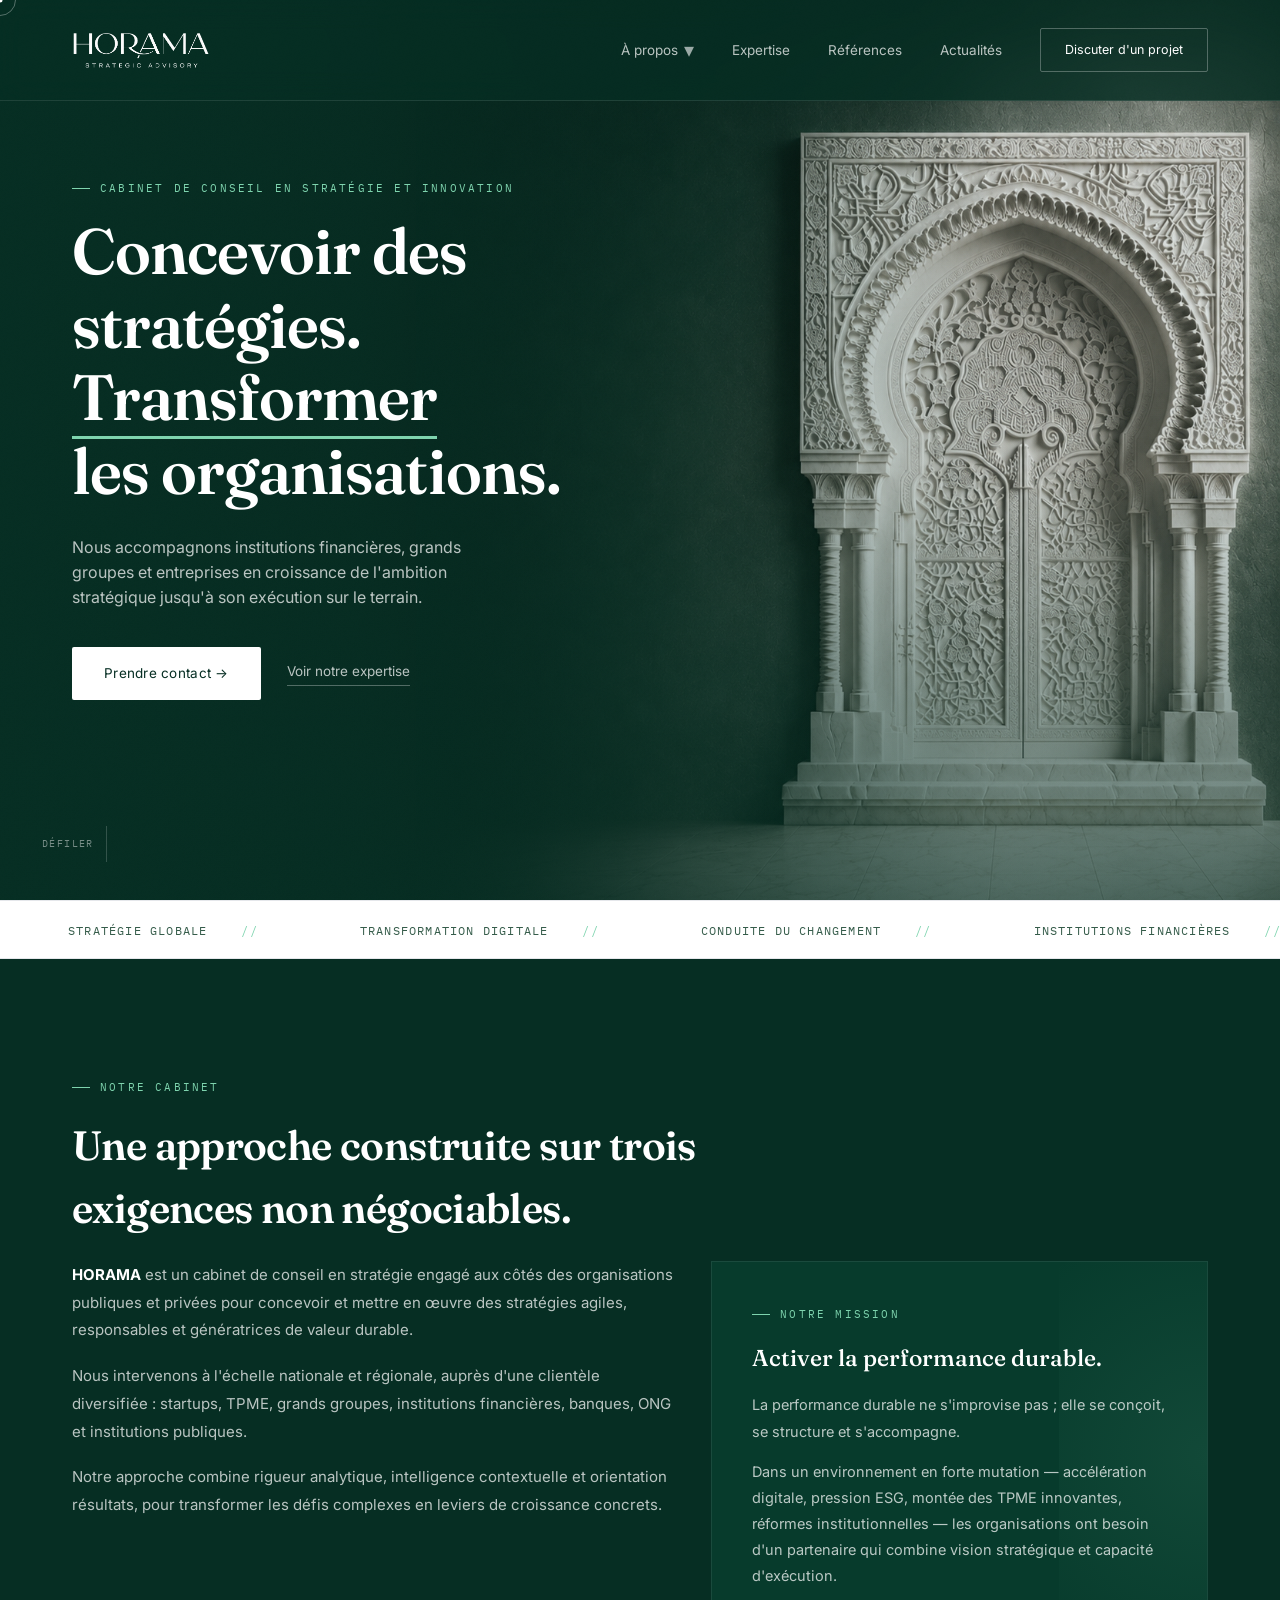
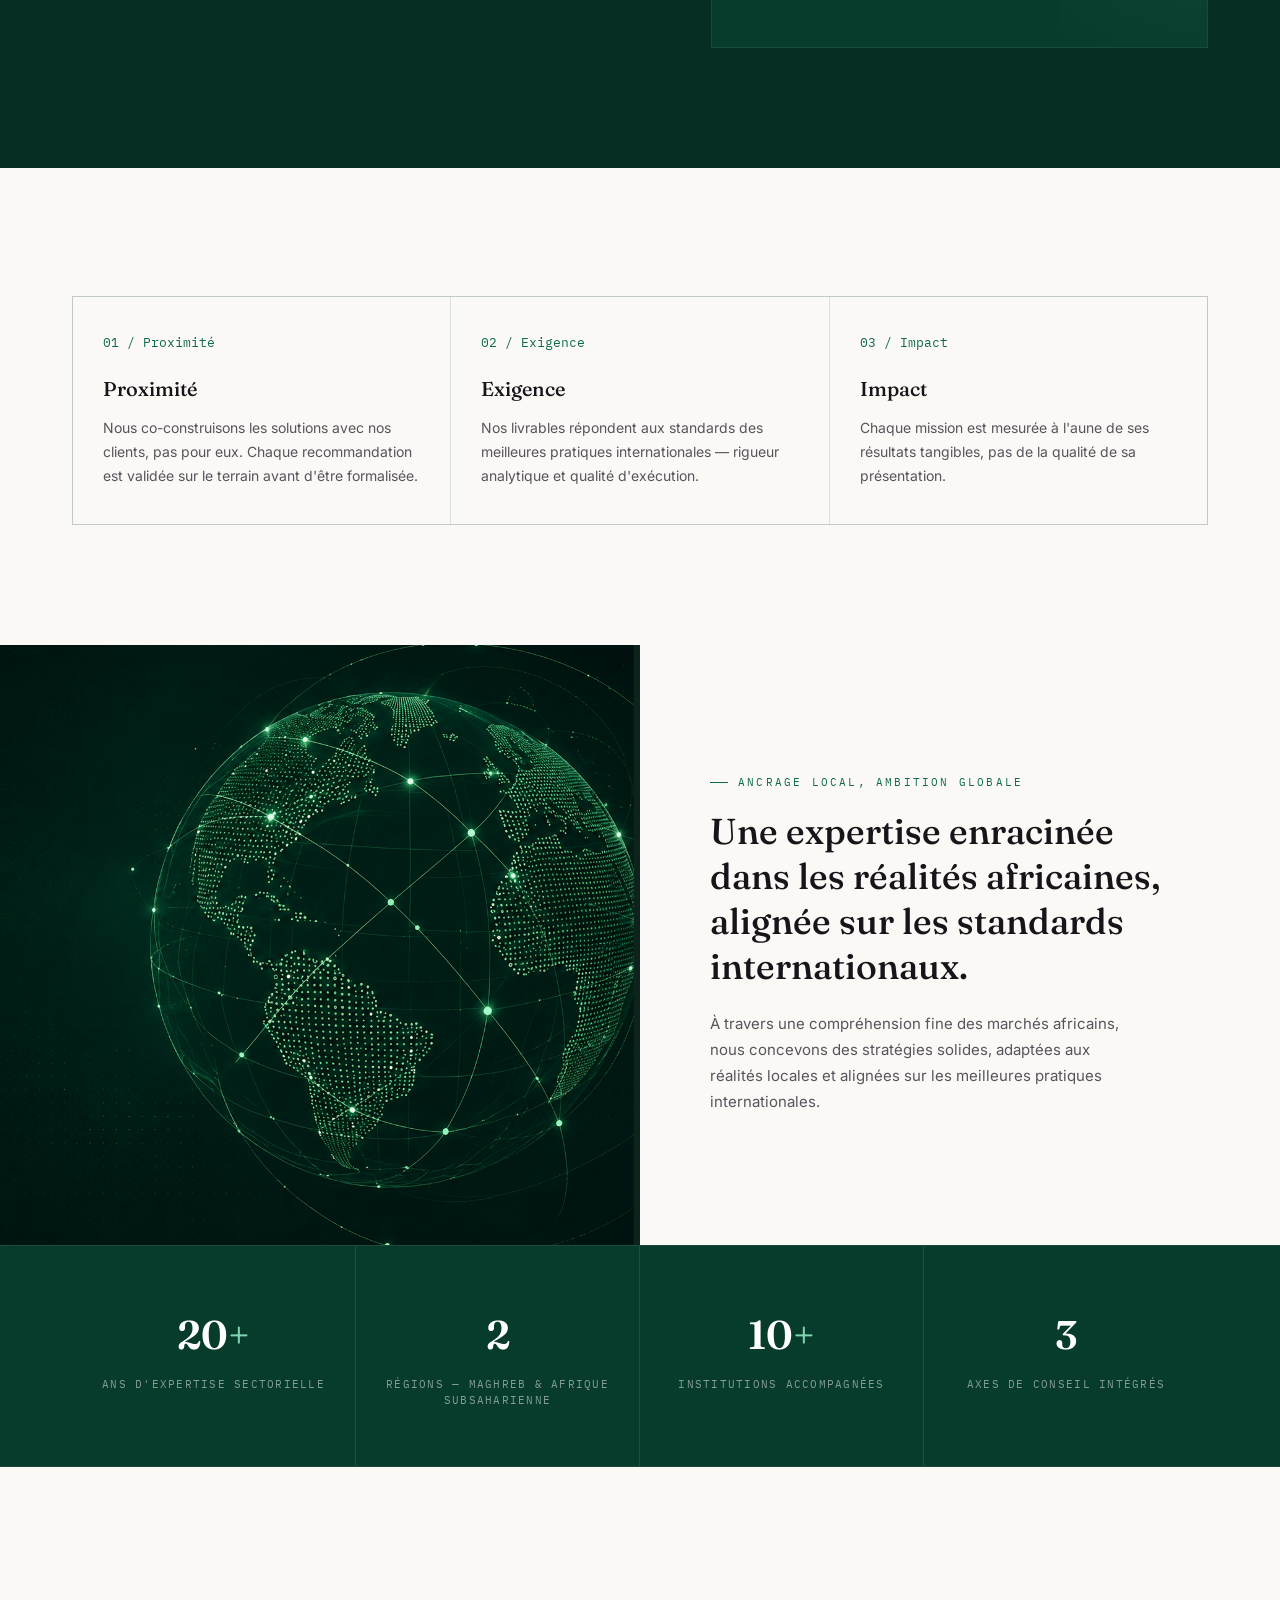
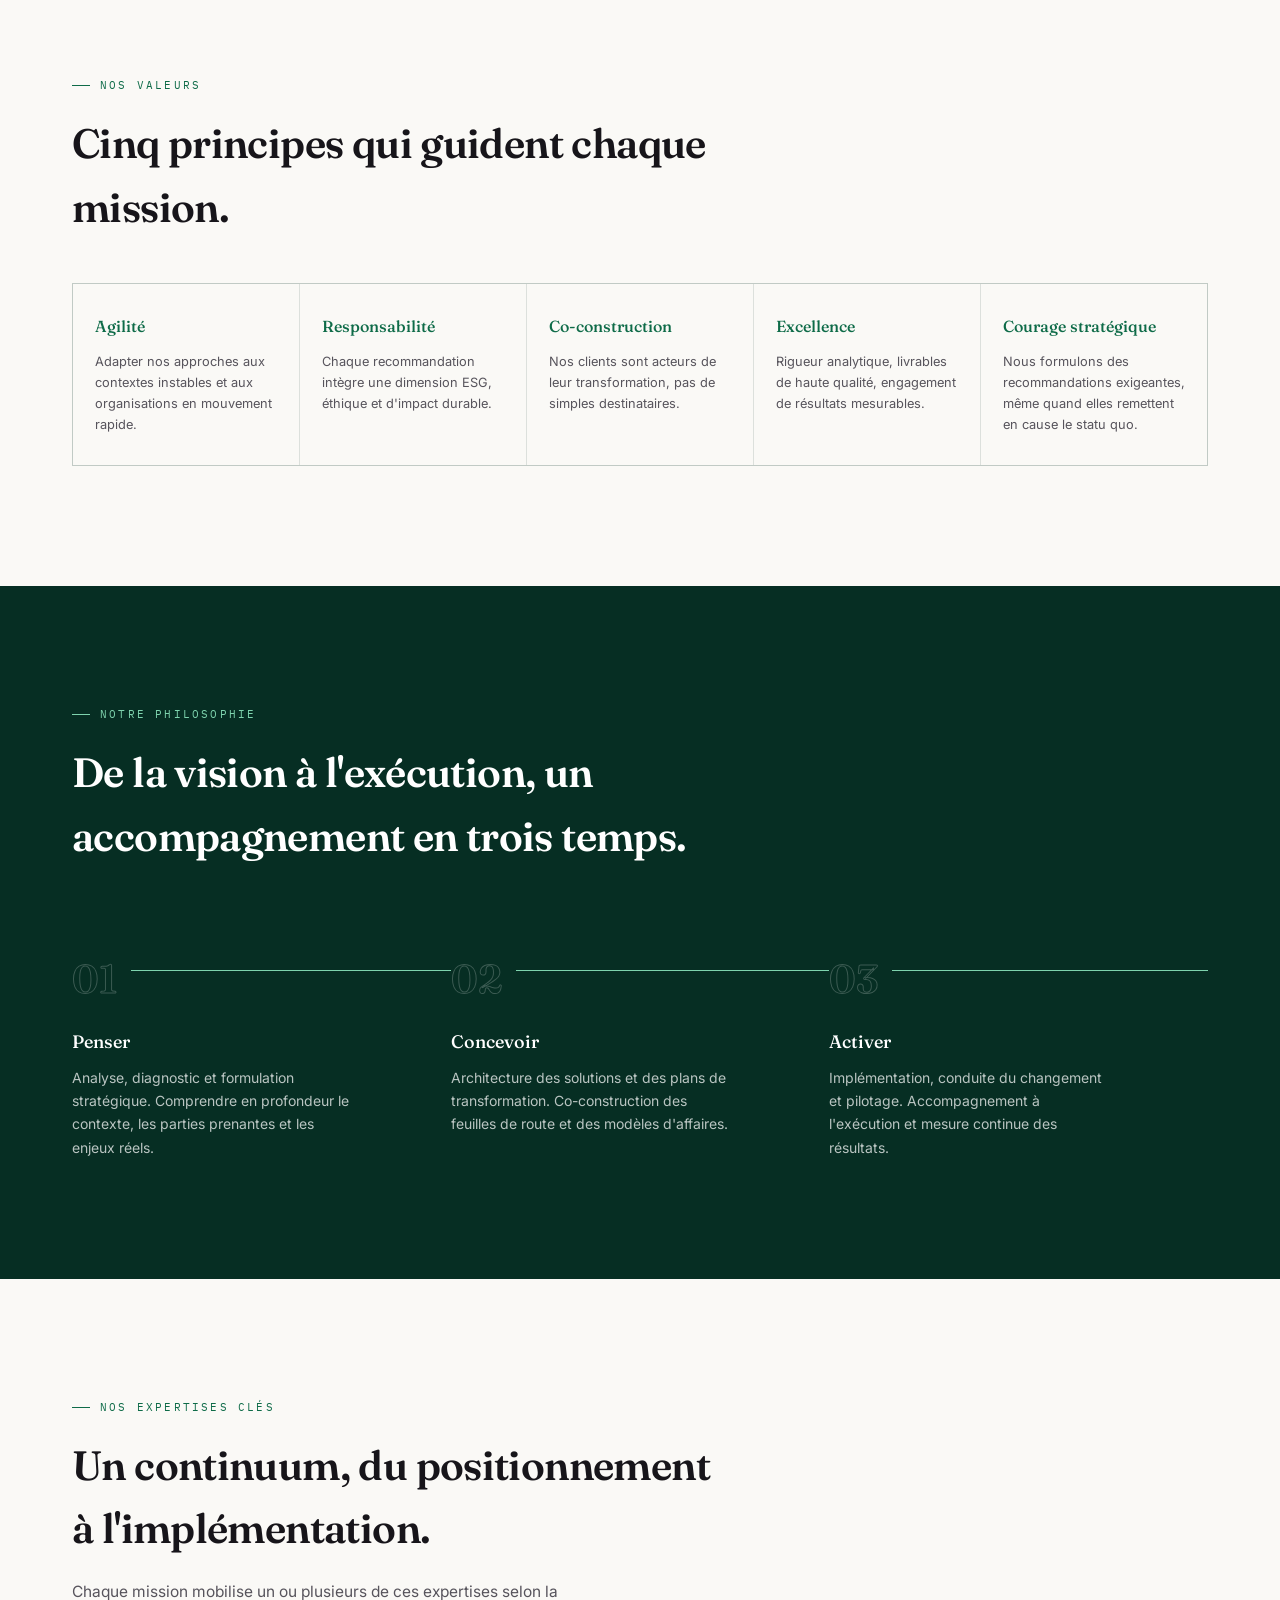
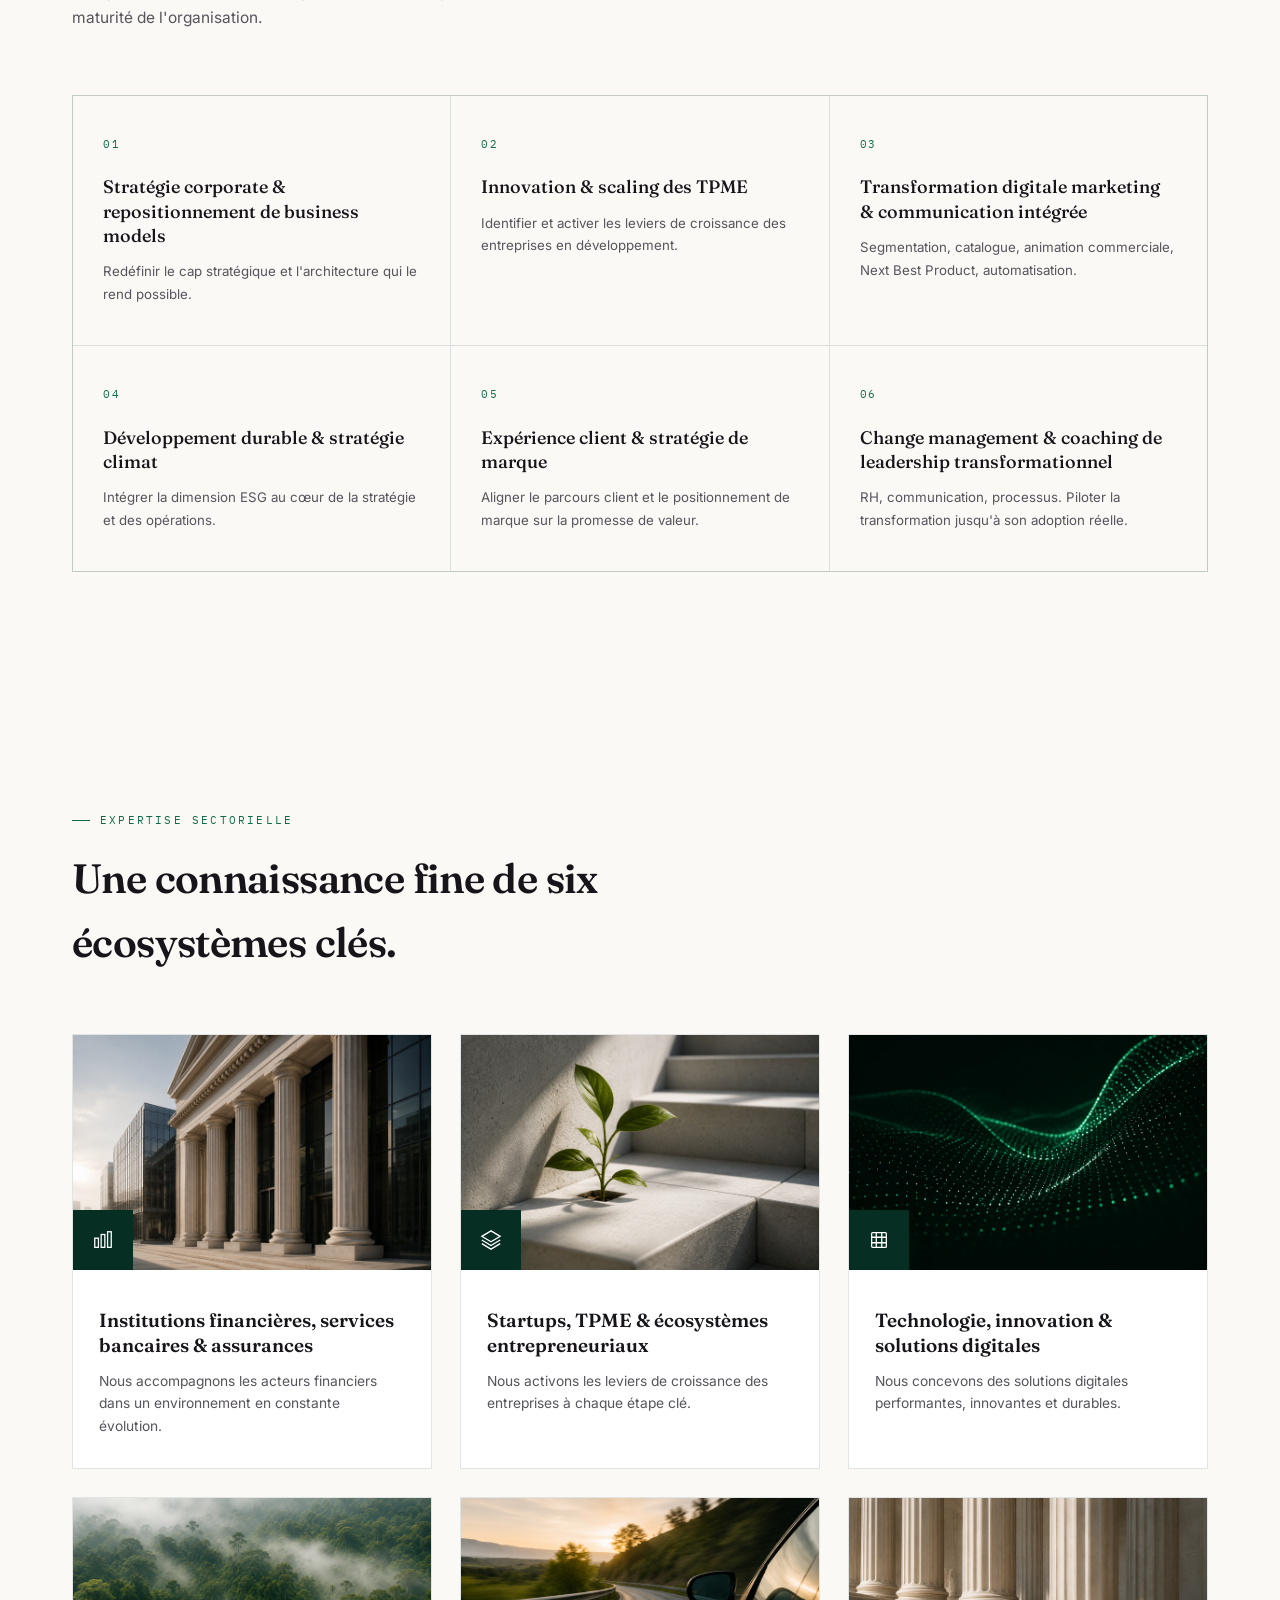
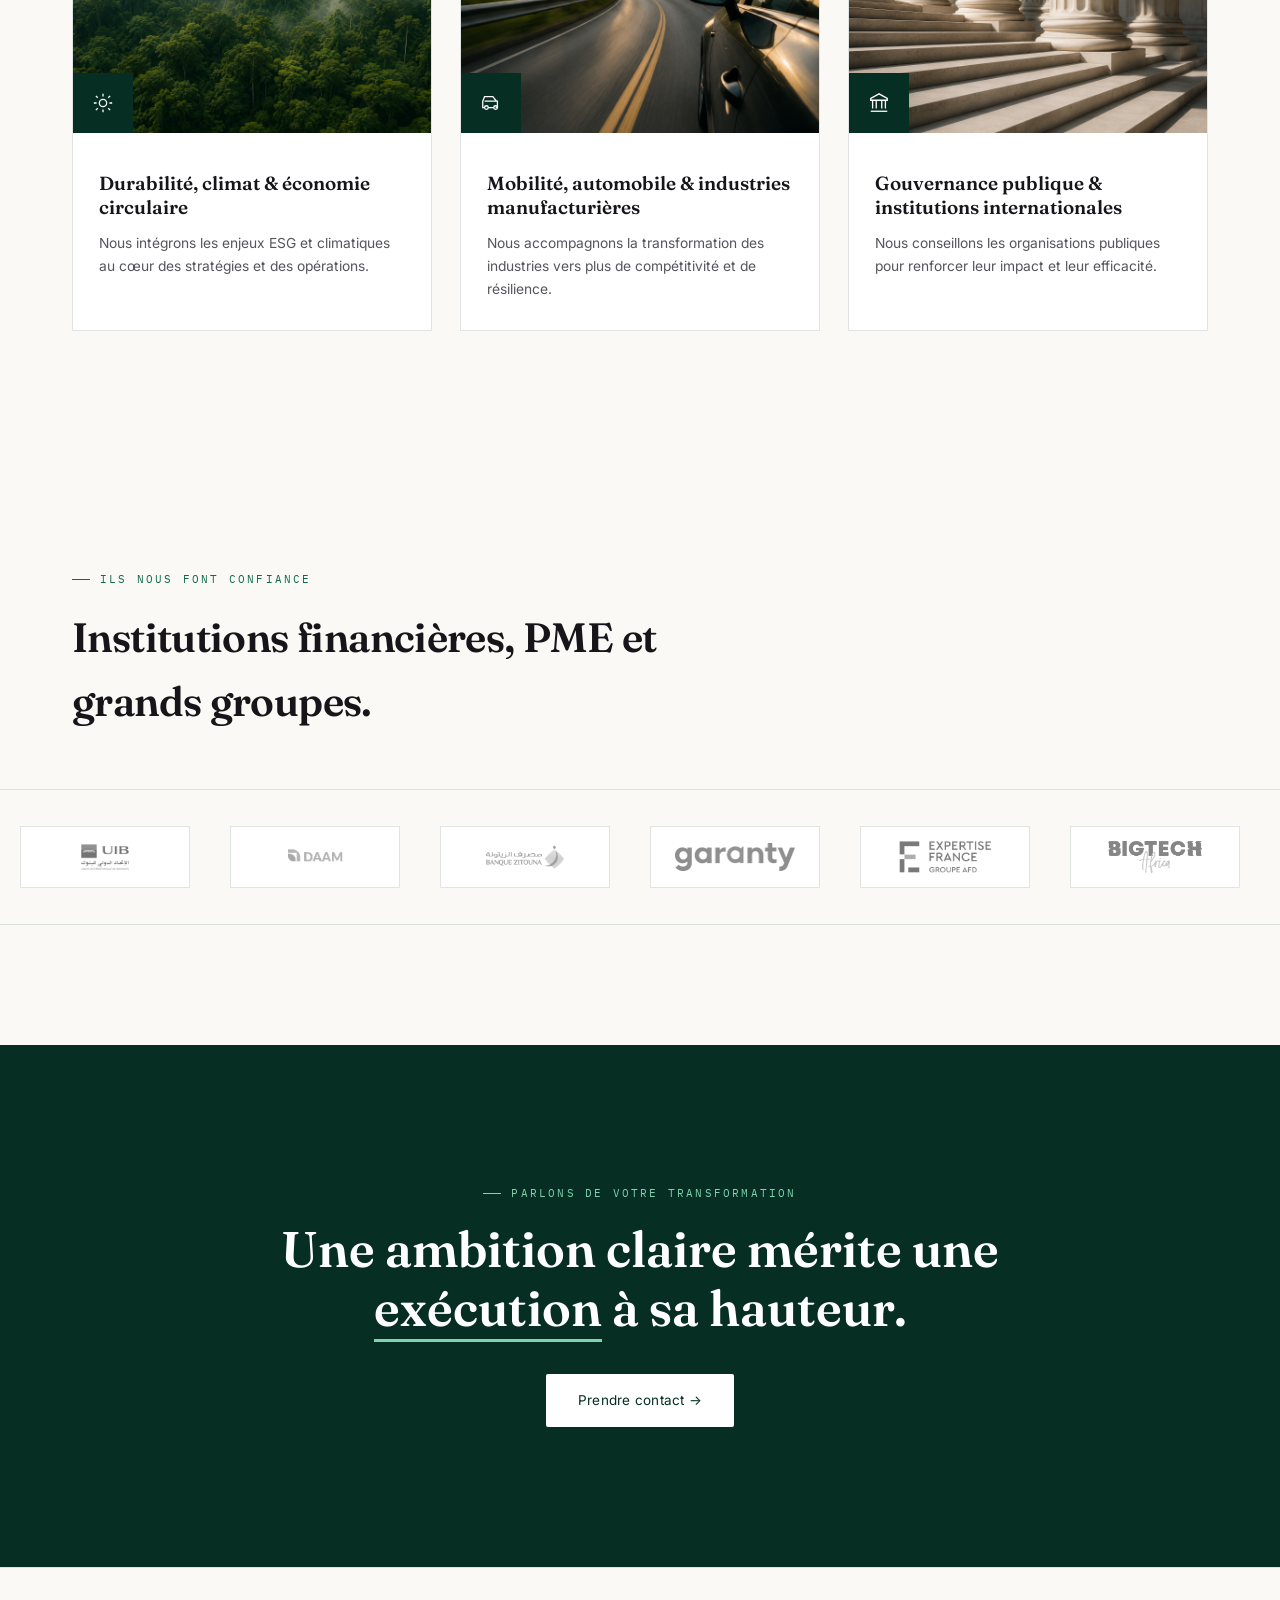
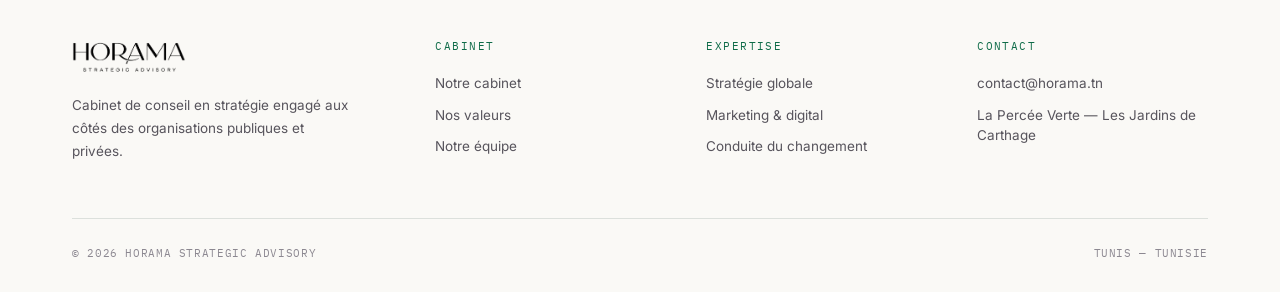
==== main/index.html @ 071b1112 "Initial commit" ====
<!DOCTYPE html>
<html lang="fr">
<head>
<meta charset="UTF-8">
<meta name="viewport" content="width=device-width, initial-scale=1.0">
<title>HORAMA — Strategic Advisory</title>
<link rel="preconnect" href="https://fonts.googleapis.com">
<link href="https://fonts.googleapis.com/css2?family=Fraunces:ital,opsz,wght@0,9..144,400;0,9..144,500;0,9..144,600;1,9..144,500&family=Inter:wght@300;400;500;600&family=IBM+Plex+Mono:wght@400;500&display=swap" rel="stylesheet">
<link rel="stylesheet" href="style.css">
</head>
<body>

<div class="bg-grid"></div>
<div id="mouse-glow"></div>
<div class="grain"></div>
<div id="cursor-ring"></div>
<div id="cursor-dot"></div>

<header id="site-header">
  <nav class="wrap">
    <a href="../main/index.html" class="logo"><img src="../assets/images/logo.png" alt="HORAMA Strategic Advisory"></a>
    <div class="navlinks" id="navlinks">

      <div class="nav-dropdown">
        <a href="../main/index.html#cabinet" class="nav-parent">
          À propos
          <span class="dropdown-arrow">▾</span>
        </a>

        <div class="dropdown-menu">
          <a href="../main/index.html#cabinet">Histoire de HORAMA</a>
          <a href="../main/index.html#valeurs">Nos valeurs</a>
          <a href="../main/index.html#philosophie">Notre philosophie</a>
          <a href="../main/index.html#ancrage">Ancrage local</a>
        </div>
      </div>

      <a href="../main/index.html#expertise">Expertise</a>
      <a href="../main/index.html#references">Références</a>
      <a href="../news/actualites.html" data-cursor>Actualités</a>
      <a href="../contact-page/contact-5.html" class="cta">Discuter d'un projet</a>

    </div>

    <button class="menu-toggle" id="menu-toggle" aria-label="Ouvrir le menu" aria-expanded="false" aria-controls="navlinks">
      <span></span><span></span><span></span>
    </button>
  </nav>
</header>
<div class="nav-backdrop" id="nav-backdrop"></div>

<section class="hero" id="hero">
  <div class="wrap hero-inner">
    <div class="eyebrow reveal">Cabinet de conseil en stratégie et innovation</div>
    <h1>
      <span class="line"><span>Concevoir des</span></span>
      <span class="line"><span>stratégies. <em>Transformer</em></span></span>
      <span class="line"><span>les organisations.</span></span>
    </h1>
    <p class="lead">Nous accompagnons institutions financières, grands groupes et entreprises en croissance de l'ambition stratégique jusqu'à son exécution sur le terrain.</p>
    <div class="hero-actions">
      <a href="../contact-page/contact.html" class="btn-primary" data-cursor>
        <span>Prendre contact →</span>
      </a>
    
      <a href="../main/index.html#expertise" class="btn-ghost" data-cursor>
        Voir notre expertise
      </a>
    </div>
  </div>
  <div class="scroll-cue"><span>Défiler</span><div class="bar"></div></div>
</section>

<div class="ticker-strip">
  <div class="ticker-track">
    <span><span>Stratégie globale</span><span>Transformation digitale</span><span>Conduite du changement</span><span>Institutions financières</span><span>Maghreb &amp; Afrique subsaharienne</span></span>
    <span><span>Stratégie globale</span><span>Transformation digitale</span><span>Conduite du changement</span><span>Institutions financières</span><span>Maghreb &amp; Afrique subsaharienne</span></span>
  </div>
</div>

<section id="cabinet">
  <div class="wrap">
    <div class="eyebrow reveal">Notre cabinet</div>
    <h2 class="title reveal">Une approche construite sur trois exigences non négociables.</h2>

    <div class="cabinet-top">
      <div class="cabinet-copy reveal">
        <p><strong>HORAMA</strong> est un cabinet de conseil en stratégie engagé aux côtés des organisations publiques et privées pour concevoir et mettre en œuvre des stratégies agiles, responsables et génératrices de valeur durable.</p>
        <p>Nous intervenons à l'échelle nationale et régionale, auprès d'une clientèle diversifiée : startups, TPME, grands groupes, institutions financières, banques, ONG et institutions publiques.</p>
        <p>Notre approche combine rigueur analytique, intelligence contextuelle et orientation résultats, pour transformer les défis complexes en leviers de croissance concrets.</p>
      </div>
      <div class="mission-box reveal">
        <div class="eyebrow">Notre mission</div>
        <h3>Activer la performance durable.</h3>
        <p>La performance durable ne s'improvise pas ; elle se conçoit, se structure et s'accompagne.</p>
        <p>Dans un environnement en forte mutation — accélération digitale, pression ESG, montée des TPME innovantes, réformes institutionnelles — les organisations ont besoin d'un partenaire qui combine vision stratégique et capacité d'exécution.</p>
      </div>
    </div>
  </div>
</section>

<section class="section-light">
  <div class="wrap">
    <div class="traits reveal-stagger">
      <div class="trait" data-cursor>
        <span class="num">01 / Proximité</span>
        <h3>Proximité</h3>
        <p>Nous co-construisons les solutions avec nos clients, pas pour eux. Chaque recommandation est validée sur le terrain avant d'être formalisée.</p>
      </div>
      <div class="trait" data-cursor>
        <span class="num">02 / Exigence</span>
        <h3>Exigence</h3>
        <p>Nos livrables répondent aux standards des meilleures pratiques internationales — rigueur analytique et qualité d'exécution.</p>
      </div>
      <div class="trait" data-cursor>
        <span class="num">03 / Impact</span>
        <h3>Impact</h3>
        <p>Chaque mission est mesurée à l'aune de ses résultats tangibles, pas de la qualité de sa présentation.</p>
      </div>
    </div>
  </section>
  <section class="arch-showcase section-light" id="ancrage">
    <div class="arch-grid">
  
      <div class="arch-visual map-visual">
        <img src="../assets/images/globe.png" alt="Carte de l'Afrique">
      </div>
  
      <div class="arch-copy">
        <div class="eyebrow reveal">Ancrage local, ambition globale</div>
  
        <h2>
          Une expertise enracinée dans les réalités africaines,
          alignée sur les standards internationaux.
        </h2>
  
        <p>
          À travers une compréhension fine des marchés africains, nous concevons des stratégies solides, adaptées aux réalités locales et alignées sur les meilleures pratiques internationales.
        </p>
      </div>
  
    </div>
  </section>
  
  <div class="stats-wrap">
    <div class="wrap stats">
      <div class="stat"><div class="n" data-count="20"><span class="val">0</span><span class="suffix">+</span></div><div class="l">Ans d'expertise sectorielle</div></div>
      <div class="stat"><div class="n" data-count="2"><span class="val">0</span></div><div class="l">Régions — Maghreb &amp; Afrique subsaharienne</div></div>
      <div class="stat"><div class="n" data-count="10"><span class="val">0</span><span class="suffix">+</span></div><div class="l">Institutions accompagnées</div></div>
      <div class="stat"><div class="n" data-count="3"><span class="val">0</span></div><div class="l">Axes de conseil intégrés</div></div>
    </div>
  </div>

<section class="section-light" id="valeurs">
  <div class="wrap">
    <div class="values-heading">
      <div class="eyebrow reveal">Nos valeurs</div>
      <h2 class="title reveal">Cinq principes qui guident chaque mission.</h2>
    </div>
    <div class="values-grid reveal-stagger">
      <div class="value-card" data-cursor><h4>Agilité</h4><p>Adapter nos approches aux contextes instables et aux organisations en mouvement rapide.</p></div>
      <div class="value-card" data-cursor><h4>Responsabilité</h4><p>Chaque recommandation intègre une dimension ESG, éthique et d'impact durable.</p></div>
      <div class="value-card" data-cursor><h4>Co-construction</h4><p>Nos clients sont acteurs de leur transformation, pas de simples destinataires.</p></div>
      <div class="value-card" data-cursor><h4>Excellence</h4><p>Rigueur analytique, livrables de haute qualité, engagement de résultats mesurables.</p></div>
      <div class="value-card" data-cursor><h4>Courage stratégique</h4><p>Nous formulons des recommandations exigeantes, même quand elles remettent en cause le statu quo.</p></div>
    </div>
  </div>
</section>

<section id="philosophie">
  <div class="wrap">
    <div class="eyebrow reveal">Notre philosophie</div>
    <h2 class="title reveal">De la vision à l'exécution, un accompagnement en trois temps.</h2>
    <div class="philo">
      <div class="philo-line"></div>
      <div class="philo-step reveal"><span class="roman">01</span><h4>Penser</h4><p>Analyse, diagnostic et formulation stratégique. Comprendre en profondeur le contexte, les parties prenantes et les enjeux réels.</p></div>
      <div class="philo-step reveal"><span class="roman">02</span><h4>Concevoir</h4><p>Architecture des solutions et des plans de transformation. Co-construction des feuilles de route et des modèles d'affaires.</p></div>
      <div class="philo-step reveal"><span class="roman">03</span><h4>Activer</h4><p>Implémentation, conduite du changement et pilotage. Accompagnement à l'exécution et mesure continue des résultats.</p></div>
    </div>
  </div>
</section>

<section id="expertise" class="section-light">
  <div class="wrap">
    <div class="eyebrow reveal">Nos expertises clés</div>
    <h2 class="title reveal">Un continuum, du positionnement à l'implémentation.</h2>
    <p class="subtitle reveal">Chaque mission mobilise un ou plusieurs de ces expertises selon la maturité de l'organisation.</p>
    <div class="expertise reveal-stagger">
      <div class="exp-card" data-cursor><span class="exp-index">01</span><h3>Stratégie corporate &amp; repositionnement de business models</h3><p>Redéfinir le cap stratégique et l'architecture qui le rend possible.</p></div>
      <div class="exp-card" data-cursor><span class="exp-index">02</span><h3>Innovation &amp; scaling des TPME</h3><p>Identifier et activer les leviers de croissance des entreprises en développement.</p></div>
      <div class="exp-card" data-cursor><span class="exp-index">03</span><h3>Transformation digitale marketing &amp; communication intégrée</h3><p>Segmentation, catalogue, animation commerciale, Next Best Product, automatisation.</p></div>
      <div class="exp-card" data-cursor><span class="exp-index">04</span><h3>Développement durable &amp; stratégie climat</h3><p>Intégrer la dimension ESG au cœur de la stratégie et des opérations.</p></div>
      <div class="exp-card" data-cursor><span class="exp-index">05</span><h3>Expérience client &amp; stratégie de marque</h3><p>Aligner le parcours client et le positionnement de marque sur la promesse de valeur.</p></div>
      <div class="exp-card" data-cursor><span class="exp-index">06</span><h3>Change management &amp; coaching de leadership transformationnel</h3><p>RH, communication, processus. Piloter la transformation jusqu'à son adoption réelle.</p></div>
    </div>
  </div>
</section>


<section class="section-light">
  <div class="wrap">
    <div class="eyebrow reveal">Expertise sectorielle</div>
    <h2 class="title reveal">Une connaissance fine de six écosystèmes clés.</h2>
    <div class="secteurs-grid reveal-stagger">
      <div class="secteur-card" data-cursor>
        <div class="secteur-photo">
          <img src="../assets/images/institutions.png" alt="Institutions financières">
          <div class="secteur-icon"><svg viewBox="0 0 24 24"><rect x="3" y="10" width="4" height="10"/><rect x="10" y="6" width="4" height="14"/><rect x="17" y="3" width="4" height="17"/></svg></div>
        </div>
        <div class="secteur-text">
          <h4>Institutions financières, services bancaires &amp; assurances</h4>
          <p>Nous accompagnons les acteurs financiers dans un environnement en constante évolution.</p>
        </div>
      </div>
      <div class="secteur-card" data-cursor>
        <div class="secteur-photo">
          <img src="../assets/images/startups.png" alt="Startups, TPME et écosystèmes entrepreneuriaux">
          <div class="secteur-icon"><svg viewBox="0 0 24 24"><path d="M12 2L2 8l10 6 10-6-10-6z"/><path d="M2 16l10 6 10-6"/><path d="M2 12l10 6 10-6"/></svg></div>
        </div>
        <div class="secteur-text">
          <h4>Startups, TPME &amp; écosystèmes entrepreneuriaux</h4>
          <p>Nous activons les leviers de croissance des entreprises à chaque étape clé.</p>
        </div>
      </div>
      <div class="secteur-card" data-cursor>
        <div class="secteur-photo">
          <img src="../assets/images/technologie.png" alt="Technologie, innovation et solutions digitales">
          <div class="secteur-icon"><svg viewBox="0 0 24 24"><rect x="4" y="4" width="16" height="16" rx="1"/><path d="M9 4v16M15 4v16M4 9h16M4 15h16"/></svg></div>
        </div>
        <div class="secteur-text">
          <h4>Technologie, innovation &amp; solutions digitales</h4>
          <p>Nous concevons des solutions digitales performantes, innovantes et durables.</p>
        </div>
      </div>
      <div class="secteur-card" data-cursor>
        <div class="secteur-photo">
          <img src="../assets/images/durabilite.png" alt="Durabilité, climat et économie circulaire">
          <div class="secteur-icon"><svg viewBox="0 0 24 24"><circle cx="12" cy="12" r="4"/><path d="M12 2v3M12 19v3M4.2 4.2l2.1 2.1M17.7 17.7l2.1 2.1M2 12h3M19 12h3M4.2 19.8l2.1-2.1M17.7 6.3l2.1-2.1"/></svg></div>
        </div>
        <div class="secteur-text">
          <h4>Durabilité, climat &amp; économie circulaire</h4>
          <p>Nous intégrons les enjeux ESG et climatiques au cœur des stratégies et des opérations.</p>
        </div>
      </div>
      <div class="secteur-card" data-cursor>
        <div class="secteur-photo">
          <img src="../assets/images/mobilite.png" alt="Mobilité, automobile et industries manufacturières">
          <div class="secteur-icon"><svg viewBox="0 0 24 24"><circle cx="7" cy="17" r="2"/><circle cx="17" cy="17" r="2"/><path d="M5 17H3V10l2-5h9l4 5h1v7h-2M9 17h6M5 10h13"/></svg></div>
        </div>
        <div class="secteur-text">
          <h4>Mobilité, automobile &amp; industries manufacturières</h4>
          <p>Nous accompagnons la transformation des industries vers plus de compétitivité et de résilience.</p>
        </div>
      </div>
      <div class="secteur-card" data-cursor>
        <div class="secteur-photo">
          <img src="../assets/images/gouvernance.png" alt="Gouvernance publique et institutions internationales">
          <div class="secteur-icon"><svg viewBox="0 0 24 24"><path d="M12 2L3 7v2h18V7l-9-5z"/><path d="M5 9v9M9 9v9M15 9v9M19 9v9"/><path d="M3 21h18"/></svg></div>
        </div>
        <div class="secteur-text">
          <h4>Gouvernance publique &amp; institutions internationales</h4>
          <p>Nous conseillons les organisations publiques pour renforcer leur impact et leur efficacité.</p>
        </div>
      </div>
    </div>
    </div>
  </div>
</section>

<section id="references" class="section-light">
  <div class="wrap">
    <div class="eyebrow reveal">Ils nous font confiance</div>
    <h2 class="title reveal">Institutions financières, PME et grands groupes.</h2>
  </div>
  <div class="refs-marquee">
    <div class="refs-track">
      <div class="refs-logo"><img src="../assets/images/logo-reference/UIB.png" alt="UIB"></div>
      <div class="refs-logo"><img src="../assets/images/logo-reference/DAAM.png" alt="DAAM"></div>
      <div class="refs-logo"><img src="../assets/images/logo-reference/Banque_Zitouna.png" alt="Banque Zitouna"></div>
      <div class="refs-logo"><img src="../assets/images/logo-reference/Garanty.png" alt="Garanty"></div>
      <div class="refs-logo"><img src="../assets/images/logo-reference/Expertise_France.png" alt="Expertise France"></div>
      <div class="refs-logo"><img src="../assets/images/logo-reference/BigTech_Africa.png" alt="BigTech Africa"></div>
      <div class="refs-logo"><img src="../assets/images/logo-reference/Nsija.png" alt="Nsija"></div>
      <div class="refs-logo"><img src="../assets/images/logo-reference/Konnect.png" alt="Konnect"></div>
      <div class="refs-logo"><img src="../assets/images/logo-reference/We_Pay.png" alt="WePay"></div>
      <!-- duplicated for seamless marquee loop -->
      <div class="refs-logo"><img src="../assets/images/logo-reference/UIB.png" alt="UIB"></div>
      <div class="refs-logo"><img src="../assets/images/logo-reference/DAAM.png" alt="DAAM"></div>
      <div class="refs-logo"><img src="../assets/images/logo-reference/Banque_Zitouna.png" alt="Banque Zitouna"></div>
      <div class="refs-logo"><img src="../assets/images/logo-reference/Garanty.png" alt="Garanty"></div>
      <div class="refs-logo"><img src="../assets/images/logo-reference/Expertise_France.png" alt="Expertise France"></div>
      <div class="refs-logo"><img src="../assets/images/logo-reference/BigTech_Africa.png" alt="BigTech Africa"></div>
      <div class="refs-logo"><img src="../assets/images/logo-reference/Nsija.png" alt="Nsija"></div>
      <div class="refs-logo"><img src="../assets/images/logo-reference/Konnect.png" alt="Konnect"></div>
      <div class="refs-logo"><img src="../assets/images/logo-reference/We_Pay.png" alt="WePay"></div>
    </div>
  </div>
</section>

<section class="cta-section">
  <div class="wrap">
    <div class="eyebrow reveal" style="justify-content:center;">Parlons de votre transformation</div>
    <h2 class="reveal">Une ambition claire mérite une <em>exécution</em> à sa hauteur.</h2>
    <a href="contact.html" class="btn-primary reveal" data-cursor><span>Prendre contact →</span></a>
  </div>
</section>

<footer id="contact" class="section-light">
  <div class="wrap">
    <div class="footer-grid">
      <div>
        <div class="logo"><img src="../assets/images/logo-dark.png" alt="HORAMA Strategic Advisory"></div>
        <p class="desc">Cabinet de conseil en stratégie engagé aux côtés des organisations publiques et privées.</p>
      </div>
      <div class="fcol"><h5>Cabinet</h5>
        <a href="#cabinet" data-cursor>Notre cabinet</a><a href="#valeurs" data-cursor>Nos valeurs</a><a href="../team-page/equipe-3.html" data-cursor>Notre équipe</a>
      </div>
      <div class="fcol"><h5>Expertise</h5>
        <a href="#expertise" data-cursor>Stratégie globale</a><a href="#expertise" data-cursor>Marketing &amp; digital</a><a href="#expertise" data-cursor>Conduite du changement</a>
      </div>
      <div class="fcol"><h5>Contact</h5>
        <p>contact@horama.tn</p><p>La Percée Verte — Les Jardins de Carthage</p>
      </div>
    </div>
    <div class="foot-bottom"><span>© 2026 HORAMA STRATEGIC ADVISORY</span><span>TUNIS — TUNISIE</span></div>
  </div>
</footer>

<script src="script.js"></script>
</body>
</html>
---- main/style.css ----
:root{
    /* ---- brand palette : deep emerald + premium cream ---- */
    --emerald:#062E23;
    --emerald-alt:#073B2C;
    --hero-green:#091712;
    --cream:#FAF9F6;
    --cream-alt:#F3F1EA;

    /* ---- contextual tokens : redefined inside .section-light ---- */
    --surface:var(--emerald);
    --panel:var(--emerald-alt);
    --ink:#FFFFFF;
    --dim:rgba(255,255,255,.72);
    --dimmer:rgba(255,255,255,.5);
    --eyebrow-color:#7ED4AE;
    --line:rgba(255,255,255,.12);
    --line-strong:rgba(255,255,255,.22);
    --hover-tint:rgba(255,255,255,.045);

    --serif:'Fraunces',serif; --sans:'Inter',sans-serif; --mono:'IBM Plex Mono',monospace;
  }
  *{margin:0;padding:0;box-sizing:border-box;}
  html{scroll-behavior:smooth;}
  ::selection{background:var(--eyebrow-color);color:#062E23;}
  body{background:var(--emerald);color:var(--dim);font-family:var(--sans);line-height:1.55;-webkit-font-smoothing:antialiased;overflow-x:hidden;cursor:none;}
  a{color:inherit;text-decoration:none;}
  .wrap{max-width:1220px;margin:0 auto;padding:0 42px;}
  @media(max-width:640px){body{cursor:auto;}}

  /* ---------------- section-light : the single toggle class ---------------- */
  .section-light{
    background:var(--cream);
    --surface:var(--cream);
    --panel:#FFFFFF;
    --ink:#17151A;
    --dim:#57545C;
    --dimmer:#8C8891;
    --eyebrow-color:#0E6B48;
    --line:rgba(6,46,35,.12);
    --line-strong:rgba(6,46,35,.20);
    --hover-tint:rgba(6,46,35,.035);
  }

  /* ---------------- background grid + glow (dark-tuned, subtle everywhere) ---------------- */
  .bg-grid{
    position:fixed;inset:0;z-index:0;pointer-events:none;
    background-image:
      linear-gradient(rgba(255,255,255,.05) 1px, transparent 1px),
      linear-gradient(90deg, rgba(255,255,255,.05) 1px, transparent 1px);
    background-size:56px 56px;
    mask-image:radial-gradient(ellipse 80% 60% at 50% 0%, black 40%, transparent 90%);
  }
  #mouse-glow{
    position:fixed;top:0;left:0;width:520px;height:520px;z-index:0;pointer-events:none;
    background:radial-gradient(circle, rgba(126,212,174,.22) 0%, transparent 70%);
    transform:translate(-50%,-50%);opacity:.4;filter:blur(10px);transition:opacity .3s ease;
  }
  .grain{position:fixed;inset:0;z-index:9990;pointer-events:none;opacity:.025;mix-blend-mode:overlay;
    background-image:url('data:image/svg+xml;utf8,<svg xmlns="http://www.w3.org/2000/svg" width="120" height="120"><filter id="n"><feTurbulence type="fractalNoise" baseFrequency="0.9" numOctaves="2" stitchTiles="stitch"/></filter><rect width="100%25" height="100%25" filter="url(%23n)"/></svg>');}

  #cursor-dot,#cursor-ring{position:fixed;top:0;left:0;pointer-events:none;z-index:9999;transform:translate(-50%,-50%);border-radius:50%;}
  #cursor-dot{width:5px;height:5px;background:#fff;}
  #cursor-ring{width:32px;height:32px;border:1px solid rgba(255,255,255,.32);transition:width .25s ease,height .25s ease,border-color .25s ease;}
  body.hovering #cursor-ring{width:52px;height:52px;border-color:#7ED4AE;}

  .reveal{opacity:0;transform:translateY(26px);transition:opacity .9s cubic-bezier(.2,.7,.2,1),transform .9s cubic-bezier(.2,.7,.2,1);}
  .reveal.in{opacity:1;transform:translateY(0);}
  .reveal-stagger > *{opacity:0;transform:translateY(22px);transition:opacity .8s ease,transform .8s ease;}
  .reveal-stagger.in > *{opacity:1;transform:translateY(0);}
  .reveal-stagger.in > *:nth-child(1){transition-delay:.05s;} .reveal-stagger.in > *:nth-child(2){transition-delay:.15s;}
  .reveal-stagger.in > *:nth-child(3){transition-delay:.25s;} .reveal-stagger.in > *:nth-child(4){transition-delay:.35s;}
  .reveal-stagger.in > *:nth-child(5){transition-delay:.45s;} .reveal-stagger.in > *:nth-child(6){transition-delay:.55s;}

  .eyebrow{font-family:var(--mono);font-size:11px;letter-spacing:.2em;text-transform:uppercase;color:var(--eyebrow-color);
    display:flex;align-items:center;gap:10px;margin-bottom:18px;}
  .eyebrow::before{content:"";width:18px;height:1px;background:var(--eyebrow-color);}

  /* ---------------- dropdown menu ---------------- */

.nav-dropdown {
  position: relative;
  display: flex;
  align-items: center;
}

.nav-parent {
  display: flex;
  align-items: center;
  gap: 6px;
}

.dropdown-arrow {
  font-size: 20px;
  color: rgba(255,255,255,.6);
  transition: transform .25s ease, color .25s ease;
}

.nav-dropdown:hover .dropdown-arrow {
  transform: rotate(180deg);
  color: #7ED4AE;
}

.nav-parent:hover {
  color: #fff;
}

.nav-parent::after {
  content: "";
  position: absolute;
  left: 0;
  bottom: 0;
  width: 0;
  height: 1px;
  background: #7ED4AE;
  transition: width .3s ease;
}

.nav-dropdown:hover .nav-parent::after {
  width: 100%;
}

.dropdown-menu {
  position: absolute;
  top: 34px;
  left: -22px;
  min-width: 230px;
  background: rgba(13, 35, 28, .96);
  border: 1px solid rgba(255,255,255,.12);
  backdrop-filter: blur(14px);
  padding: 12px 0;
  opacity: 0;
  visibility: hidden;
  transform: translateY(10px);
  transition: opacity .25s ease, transform .25s ease, visibility .25s ease;
  box-shadow: 0 18px 40px rgba(0,0,0,.25);
}

.nav-dropdown:hover .dropdown-menu {
  opacity: 1;
  visibility: visible;
  transform: translateY(0);
}

.dropdown-menu a {
  display: block;
  padding: 11px 22px;
  font-size: 13px;
  color: rgba(255,255,255,.72);
  white-space: nowrap;
  transition: background .25s ease, color .25s ease;
}

.dropdown-menu a:hover {
  background: rgba(126,212,174,.08);
  color: #fff;
}

  /* ---------------- nav ---------------- */
  header{position:fixed;top:0;left:0;right:0;z-index:100;background:rgba(6,46,35,.82);backdrop-filter:blur(14px);
    border-bottom:1px solid rgba(255,255,255,.1);transition:padding .3s ease;padding:6px 0;}
  nav.wrap{display:flex;align-items:center;justify-content:space-between;height:88px;position:relative;z-index:1;}
  .logo{display:flex;align-items:center;}
  .logo img{height:46px;width:auto;display:block;}
  .footer-grid .logo img{height:38px;}
  .navlinks{display:flex;gap:38px;align-items:center;}
  .navlinks a:not(.cta){font-size:13.5px;color:rgba(255,255,255,.72);position:relative;padding:4px 0;transition:color .25s ease;}
  .dropdown-menu a::after {
    display: none;
  }
  .navlinks a:not(.cta):hover{color:#fff;}
  .navlinks a:not(.cta)::after{content:"";position:absolute;left:0;bottom:0;width:0;height:1px;background:#7ED4AE;transition:width .3s ease;}
  .navlinks a:not(.cta):hover::after{width:100%;}
  .navlinks .cta{border:1px solid rgba(255,255,255,.28);padding:11px 24px;font-size:12.5px;color:#fff;transition:.3s ease;border-radius:2px;}
  .navlinks .cta:hover{border-color:#7ED4AE;background:rgba(126,212,174,.08);}

/* ---------------- hero avec porte en fond ---------------- */

.hero {
  min-height: 100vh;
  display: flex;
  align-items: center;
  position: relative;
  padding-top: 100px;
  overflow: hidden;

  background-color: var(--hero-green);
  background-image: url("../assets/images/porte.png");
  background-size: auto 120%; 
  background-position: right 0px bottom -150px;
  background-repeat: no-repeat;
}

/* voile fondu pour garder le texte lisible */
.hero::before {
  content: "";
  position: absolute;
  inset: 0;
  z-index: 1;
  pointer-events: none;
  background:
    linear-gradient(
      90deg,
      rgba(6, 46, 35, .98) 0%,
      rgba(6, 46, 35, .88) 28%,
      rgba(6, 46, 35, .42) 52%,
      rgba(6, 46, 35, .08) 78%
    ),
    linear-gradient(
      0deg,
      rgba(6, 46, 35, .65) 0%,
      rgba(6, 46, 35, .08) 48%,
      rgba(6, 46, 35, .04) 100%
    );
}

/* IMPORTANT : remet le texte à gauche */
.hero-inner {
  position: relative;
  z-index: 2;
  max-width: 1220px;
  width: 100%;
  margin: 0 auto;
  padding: 0 42px;
}

/* limite la largeur du texte */
.hero h1 {
  max-width: 570px;
}

.hero p.lead {
  max-width: 460px;
}

.scroll-cue {
  z-index: 2;
}

 /*  .hero{min-height:100vh;display:flex;align-items:center;position:relative;padding-top:100px;overflow:hidden;}
  .orbit-wrap{position:absolute;right:-8%;top:50%;transform:translateY(-50%);width:640px;height:640px;pointer-events:none;opacity:.9;}
  .orbit-wrap svg{width:100%;height:100%;}
  .orbit-ring{fill:none;stroke:rgba(255,255,255,.16);stroke-width:1;}
  .orbit-ring.accent{stroke:#7ED4AE;opacity:.6;filter:drop-shadow(0 0 6px rgba(126,212,174,.5));}
  .orbit-spin-slow{animation:spin 60s linear infinite;transform-origin:200px 200px;}
  .orbit-spin-rev{animation:spin 40s linear infinite reverse;transform-origin:200px 200px;}
  @keyframes spin{from{transform:rotate(0deg);}to{transform:rotate(360deg);}}
  .orbit-node{fill:#7ED4AE;filter:drop-shadow(0 0 8px rgba(126,212,174,.6));}
  .orbit-node.pulse{animation:nodepulse 2.6s ease-in-out infinite;}
  @keyframes nodepulse{0%,100%{opacity:.5;r:2.4;}50%{opacity:1;r:3.4;}}
 */
 .hero-inner {
  position: relative;
  z-index: 2;
  max-width: 1220px;
  width: 100%;
}
.hero h1{
  font-family:var(--serif);
  font-weight:600;
  font-size:clamp(40px,5vw,66px);
  line-height:1.12;
  letter-spacing:-.015em;
  color:#fff;
}

.hero h1 .line{
  display:block;
  overflow:hidden;
  padding-bottom:0.12em;
  margin-bottom:-0.08em;
}
  .hero h1 .line span{display:inline-block;transform:translateY(115%);transition:transform .9s cubic-bezier(.2,.8,.2,1);}
  .hero.loaded h1 .line span{transform:translateY(0);}
  .hero h1 .line:nth-child(1) span{transition-delay:.1s;} .hero h1 .line:nth-child(2) span{transition-delay:.22s;} .hero h1 .line:nth-child(3) span{transition-delay:.34s;}
  .hero h1 em{font-style:normal;color:#fff;border-bottom:3px solid #7ED4AE;}
  .hero p.lead{margin-top:26px;max-width:440px;font-size:16px;color:rgba(255,255,255,.72);
    opacity:0;transform:translateY(14px);transition:opacity .8s ease .55s,transform .8s ease .55s;}
  .hero.loaded p.lead{opacity:1;transform:translateY(0);}
  .hero-actions{margin-top:38px;display:flex;gap:26px;align-items:center;
    opacity:0;transform:translateY(14px);transition:opacity .8s ease .7s,transform .8s ease .7s;}
  .hero.loaded .hero-actions{opacity:1;transform:translateY(0);}

  .btn-primary{background:#fff;color:var(--emerald);padding:16px 32px;font-size:13.5px;letter-spacing:.02em;
    display:inline-flex;align-items:center;gap:10px;border-radius:2px;position:relative;overflow:hidden;
    box-shadow:0 0 0 rgba(0,0,0,0);transition:box-shadow .35s ease,transform .2s ease;}
  .btn-primary:hover{box-shadow:0 10px 28px rgba(0,0,0,.35);transform:translateY(-1px);}
  .btn-ghost{font-size:13.5px;color:rgba(255,255,255,.72);border-bottom:1px solid rgba(255,255,255,.3);padding-bottom:3px;transition:.25s ease;}
  .btn-ghost:hover{border-color:#7ED4AE;color:#fff;}

  .scroll-cue{position:absolute;bottom:38px;left:42px;display:flex;align-items:center;gap:12px;
    font-family:var(--mono);font-size:10px;letter-spacing:.14em;text-transform:uppercase;color:rgba(255,255,255,.45);}
  .scroll-cue .bar{width:1px;height:36px;background:rgba(255,255,255,.18);position:relative;overflow:hidden;}
  .scroll-cue .bar::after{content:"";position:absolute;top:-100%;left:0;width:100%;height:100%;background:#7ED4AE;animation:scrollcue 1.8s ease-in-out infinite;}
  @keyframes scrollcue{0%{top:-100%;}50%{top:0;}100%{top:100%;}}

  /* ---------------- ticker (dark) ---------------- */
  .ticker-strip{
    background: #ffffff; /* fond blanc */
    border-top:1px solid #e5e7eb;
    border-bottom:1px solid #e5e7eb;
    padding:16px 0;
    overflow:hidden;
    white-space:nowrap;
    position:relative;
    z-index:1;
}
  .ticker-track{display:inline-flex;animation:tickerScroll 32s linear infinite;}
  .ticker-track span{
    font-family: var(--mono);
    font-size:12px;
    letter-spacing:.1em;
    text-transform:uppercase;
    color:#355C4A; /* ou var(--ink) */
    padding:0 34px;
    display:inline-flex;
    align-items:center;
    gap:34px;
}
  .ticker-track span::after{content:"//";color:#7ED4AE;}
  @keyframes tickerScroll{from{transform:translateX(0);}to{transform:translateX(-50%);}}

  section{padding:120px 0;position:relative;z-index:1;background:var(--surface);}
  h2.title{font-family:var(--serif);font-weight:600;font-size:clamp(28px,3.2vw,42px);letter-spacing:-.015em;max-width:660px;color:var(--ink);}
  p.subtitle{margin-top:18px;max-width:520px;color:var(--dim);font-size:15.5px;line-height:1.7;}

  /* ---------------- cabinet / mission (dark) ---------------- */
  .cabinet-top{display:grid;grid-template-columns:1.1fr .9fr;gap:32px;align-items:stretch;margin-top:20px;}
  .cabinet-copy p{font-size:15px;color:var(--dim);line-height:1.85;margin-bottom:18px;}
  .cabinet-copy p:last-child{margin-bottom:0;}
  .cabinet-copy strong{color:var(--ink);}
  .mission-box{background:var(--panel);border:1px solid rgba(255,255,255,.08);padding:44px 40px;display:flex;flex-direction:column;justify-content:center;position:relative;overflow:hidden;}
  .mission-box::before{content:"";position:absolute;top:-40%;right:-30%;width:60%;height:180%;background:radial-gradient(circle,rgba(126,212,174,.18),transparent 65%);opacity:.5;}
  .mission-box .eyebrow{position:relative;z-index:1;}
  .mission-box h3{font-family:var(--serif);font-weight:500;font-size:23px;margin-bottom:16px;position:relative;z-index:1;color:#fff;}
  .mission-box p{font-size:14.5px;color:rgba(255,255,255,.72);line-height:1.8;margin-bottom:14px;position:relative;z-index:1;}
  @media(max-width:860px){.cabinet-top{grid-template-columns:1fr;}}

  /* ---------------- traits / values (light) ---------------- */
  .traits{margin-top:8px;display:grid;grid-template-columns:repeat(3,1fr);gap:1px;background:var(--line);border:1px solid var(--line);}
  .trait{background:var(--surface);padding:36px 30px;transition:.3s ease;}
  .trait:hover{background:var(--hover-tint);}
  .trait .num{font-family:var(--mono);font-size:13px;color:var(--eyebrow-color);display:block;margin-bottom:20px;}
  .trait h3{font-family:var(--serif);font-weight:500;font-size:20px;margin-bottom:12px;color:var(--ink);}
  .trait p{color:var(--dim);font-size:14px;line-height:1.7;}

  .values-heading{margin-top:90px;}
  .values-grid{margin-top:44px;display:grid;grid-template-columns:repeat(5,1fr);gap:1px;background:var(--line);border:1px solid var(--line);}
  .value-card{background:var(--surface);padding:30px 22px;transition:.3s ease;}
  .value-card:hover{background:var(--hover-tint);}
  .value-card h4{font-family:var(--serif);font-weight:500;font-size:16px;margin-bottom:12px;color:var(--eyebrow-color);}
  .value-card p{font-size:12.8px;color:var(--dim);line-height:1.65;}
  @media(max-width:860px){.values-grid{grid-template-columns:repeat(2,1fr);}}
  @media(max-width:520px){.values-grid{grid-template-columns:1fr;}}

  /* ---------------- philosophy (dark) ---------------- */
  .philo{margin-top:80px;display:grid;grid-template-columns:repeat(3,1fr);position:relative;}
  .philo-line{position:absolute;top:22px;left:0;right:0;height:1px;background:var(--line);overflow:hidden;}
  .philo-line::after{content:"";position:absolute;inset:0;background:#7ED4AE;transform:scaleX(0);transform-origin:left;transition:transform 1.4s cubic-bezier(.2,.7,.2,1);}
  .philo.in .philo-line::after{transform:scaleX(1);}
  .philo-step{padding-right:36px;}
  .philo-step .roman{font-family:var(--serif);font-weight:600;font-size:40px;color:var(--surface);-webkit-text-stroke:1px var(--line-strong);position:relative;z-index:2;background:var(--surface);display:inline-block;padding-right:14px;}
  .philo-step h4{font-family:var(--serif);font-size:18px;font-weight:500;margin:18px 0 10px;color:var(--ink);}
  .philo-step p{font-size:14px;color:var(--dim);line-height:1.65;max-width:280px;}

  /* ---------------- expertise (light) ---------------- */
  .expertise{margin-top:64px;display:grid;grid-template-columns:repeat(3,1fr);gap:1px;background:var(--line);border:1px solid var(--line);}
  .exp-card{background:var(--surface);padding:40px 30px;transition:background .3s ease;}
  .exp-card:hover{background:var(--hover-tint);}
  .exp-index{font-family:var(--mono);font-size:11px;letter-spacing:.14em;color:var(--eyebrow-color);display:block;margin-bottom:22px;}
  .exp-card h3{font-family:var(--serif);font-weight:500;font-size:18px;line-height:1.35;margin-bottom:12px;color:var(--ink);}
  .exp-card p{font-size:13.3px;color:var(--dim);line-height:1.7;}

  /* ---------------- secteurs (light) ---------------- */
  .secteurs-grid{margin-top:60px;display:grid;grid-template-columns:repeat(3,1fr);gap:28px;}
  .secteur-card{background:var(--panel);border:1px solid var(--line);overflow:visible;transition:.3s ease;}
  .secteur-card:hover{transform:translateY(-3px);box-shadow:0 16px 32px rgba(6,46,35,.1);}
  .secteur-photo{position:relative;aspect-ratio:16/10.5;overflow:hidden;background:var(--emerald);}
  .secteur-photo img{width:100%;height:100%;object-fit:cover;display:block;transition:transform .5s ease;}
  .secteur-card:hover .secteur-photo img{transform:scale(1.04);}
  .secteur-icon{
    position:absolute;
    left: 0px;
    bottom:0px;

    width:60px;
    height:60px;

    background:var(--emerald);

    display:flex;
    align-items:center;
    justify-content:center;

    z-index:5;

    box-shadow:0 10px 25px rgba(6,46,35,.18);
}
  .secteur-icon svg{width:22px;height:22px;stroke:#fff;fill:none;stroke-width:1.4;margin:0;}
  .secteur-text{padding:38px 26px 30px;}
  .secteur-card h4{font-family:var(--serif);font-weight:600;font-size:19px;line-height:1.3;color:#17151A;margin-bottom:12px;}
  .secteur-card p{font-size:13.8px;line-height:1.65;color:#57545C;}
  @media(max-width:860px){.secteurs-grid{grid-template-columns:1fr 1fr;}}
  @media(max-width:520px){.secteurs-grid{grid-template-columns:1fr;}}

  /* ---------------- arch showcase (light section, dark photo) ---------------- */
  .arch-showcase{padding:0;}
  .arch-grid{display:grid;grid-template-columns:1fr 1fr;min-height:600px;}
  .arch-visual {
    position: relative;
    overflow: hidden;
    background: #0D231C;
  }
  
  .arch-visual img {
    position: absolute;
    inset: 0;
    width: 100%;
    height: 100%;
    object-fit: cover;
    object-position: 100% center;
    filter: none;
    opacity: 1;
  }
  
  .arch-visual::after {
    display: none;
  }
  .arch-copy{padding:90px 70px;display:flex;flex-direction:column;justify-content:center;}
  .arch-copy h2{font-family:var(--serif);font-weight:500;font-size:clamp(26px,3vw,36px);max-width:460px;line-height:1.25;color:var(--ink);}
  .arch-copy p{margin-top:22px;max-width:420px;color:var(--dim);font-size:15px;line-height:1.75;}
  @media(max-width:860px){.arch-grid{grid-template-columns:1fr;}.arch-visual{height:320px;}.arch-copy{padding:60px 34px;}}

  /* ---------------- stats (dark) ---------------- */
  .stats-wrap{background:var(--emerald-alt);border-top:1px solid rgba(255,255,255,.08);border-bottom:1px solid rgba(255,255,255,.08);}
  .stats{display:grid;grid-template-columns:repeat(4,1fr);}
  .stat{padding:58px 20px;text-align:center;border-right:1px solid rgba(255,255,255,.1);}
  .stat:last-child{border-right:none;}
  .stat .n{font-family:var(--serif);font-size:40px;font-weight:600;color:#fff;}
  .stat .n .suffix{color:#7ED4AE;}
  .stat .l{margin-top:10px;font-family:var(--mono);font-size:10.5px;letter-spacing:.12em;text-transform:uppercase;color:rgba(255,255,255,.5);}
  @media(max-width:640px){.stats{grid-template-columns:1fr 1fr;}}

  /* ---------------- references (light) ---------------- */
  .refs-marquee{overflow:hidden;margin-top:56px;border-top:1px solid var(--line);border-bottom:1px solid var(--line);padding:36px 0;}
  .refs-track{display:inline-flex;white-space:nowrap;animation:refsScroll 34s linear infinite;align-items:center;}
  .refs-track:hover{animation-play-state:paused;}
  .refs-logo{display:inline-flex;align-items:center;justify-content:center;height:62px;width:170px;margin:0 20px;padding:12px 22px;background:var(--panel);border:1px solid var(--line);}
  .refs-logo img{max-height:32px;max-width:120px;width:auto;height:auto;filter:grayscale(1) opacity(.55);transition:filter .35s ease;}
  .refs-logo:hover{border-color:var(--eyebrow-color);}
  .refs-logo:hover img{filter:grayscale(0) opacity(1);}
  @keyframes refsScroll{from{transform:translateX(0);}to{transform:translateX(-50%);}}

  /* ---------------- CTA (dark) ---------------- */
  .cta-section{padding:140px 0;text-align:center;}
  .cta-section h2{font-family:var(--serif);font-weight:600;font-size:clamp(30px,4.2vw,50px);max-width:760px;margin:0 auto;line-height:1.18;color:#fff;}
  .cta-section h2 em{font-style:normal;color:#fff;border-bottom:3px solid #7ED4AE;}
  .cta-section .btn-primary{margin-top:36px;}

  /* ---------------- footer (light / cream) ---------------- */
  footer{border-top:1px solid var(--line);padding:70px 0 30px;}
  .footer-grid{display:grid;grid-template-columns:1.4fr 1fr 1fr 1fr;gap:40px;padding-bottom:50px;border-bottom:1px solid var(--line);}
  footer p.desc{margin-top:18px;font-size:13.5px;max-width:280px;line-height:1.7;color:var(--dim);}
  .fcol h5{font-family:var(--mono);font-size:10.5px;letter-spacing:.14em;text-transform:uppercase;color:var(--eyebrow-color);margin-bottom:18px;font-weight:400;}
  .fcol a,.fcol p{display:block;font-size:13.5px;color:var(--dim);margin-bottom:11px;position:relative;width:fit-content;}
  .fcol a::after{content:"";position:absolute;left:0;bottom:-1px;width:0;height:1px;background:var(--eyebrow-color);transition:width .3s ease;}
  .fcol a:hover{color:var(--ink);}
  .fcol a:hover::after{width:100%;}
  .foot-bottom{padding-top:26px;display:flex;justify-content:space-between;font-family:var(--mono);font-size:10.5px;letter-spacing:.06em;color:var(--dimmer);}

  @media(max-width:860px){
    .wrap{padding:0 22px;}
    .orbit-wrap{display:none;}
    .traits{grid-template-columns:1fr;}
    .philo{grid-template-columns:1fr;gap:40px;} .philo-line{display:none;}
    .expertise{grid-template-columns:1fr;}
    .footer-grid{grid-template-columns:1fr 1fr;gap:32px;}
  }
/* Zoom + déplacement du globe */
.map-visual img {
  position: absolute;
  top: 50%;
  left: 43%;
  width: 112%;
  height: 112%;
  object-fit: cover;
  object-position: center center;
  transform: translate(-50%, -50%);
  padding: 0;
}

/* ---------------- mobile menu ---------------- */
.menu-toggle{
  display:none;flex-direction:column;justify-content:center;align-items:flex-end;gap:5px;
  width:32px;height:32px;background:transparent;border:none;padding:0;cursor:pointer;z-index:110;
}
.menu-toggle span{display:block;width:100%;height:2px;background:#fff;transition:transform .3s ease,opacity .3s ease,width .3s ease;}
.menu-toggle.active span:nth-child(1){transform:translateY(7px) rotate(45deg);width:100%;}
.menu-toggle.active span:nth-child(2){opacity:0;}
.menu-toggle.active span:nth-child(3){transform:translateY(-7px) rotate(-45deg);width:100%;}

.nav-backdrop{
  position:fixed;inset:0;background:rgba(4,20,15,.55);z-index:99;
  opacity:0;visibility:hidden;transition:opacity .3s ease,visibility .3s ease;
}
.nav-backdrop.active{opacity:1;visibility:visible;}

@media(max-width:860px){
  .wrap{padding:0 22px;}
  .footer-grid{grid-template-columns:1fr 1fr;gap:32px;}

  .menu-toggle{display:flex;}

  .navlinks{
    position:fixed;top:0;right:0;z-index:105;height:100vh;width:min(320px,82vw);
    background:rgba(6,46,35,.98);backdrop-filter:blur(14px);
    flex-direction:column;align-items:stretch;justify-content:flex-start;gap:0;
    padding:110px 32px 40px;transform:translateX(100%);transition:transform .35s ease;
    border-left:1px solid rgba(255,255,255,.12);overflow-y:auto;
  }
  .navlinks.open{transform:translateX(0);}
  .navlinks a:not(.cta){display:block;width:100%;padding:16px 0;border-bottom:1px solid rgba(255,255,255,.08);font-size:15px;}
  .navlinks .cta{margin-top:26px;width:100%;text-align:center;}

  .nav-dropdown{flex-direction:column;align-items:stretch;width:100%;}
  .navlinks a.nav-parent{display:flex;align-items:center;width:100%;padding:16px 0;border-bottom:1px solid rgba(255,255,255,.08);justify-content:space-between;}
  .nav-parent::after{display:none;}
  .dropdown-arrow{padding:8px;margin:-8px;font-size:18px;}
  .dropdown-menu{
    position:static;min-width:0;opacity:1;visibility:visible;transform:none;
    background:transparent;border:none;backdrop-filter:none;box-shadow:none;
    padding:0 0 0 18px;display:none;
  }
  .nav-dropdown.open .dropdown-menu{display:block;}
  .nav-dropdown.open .dropdown-arrow{transform:rotate(180deg);color:#7ED4AE;}
  .navlinks .dropdown-menu a{display:block;padding:12px 0;border-bottom:none;font-size:13.5px;color:rgba(255,255,255,.6);}
}
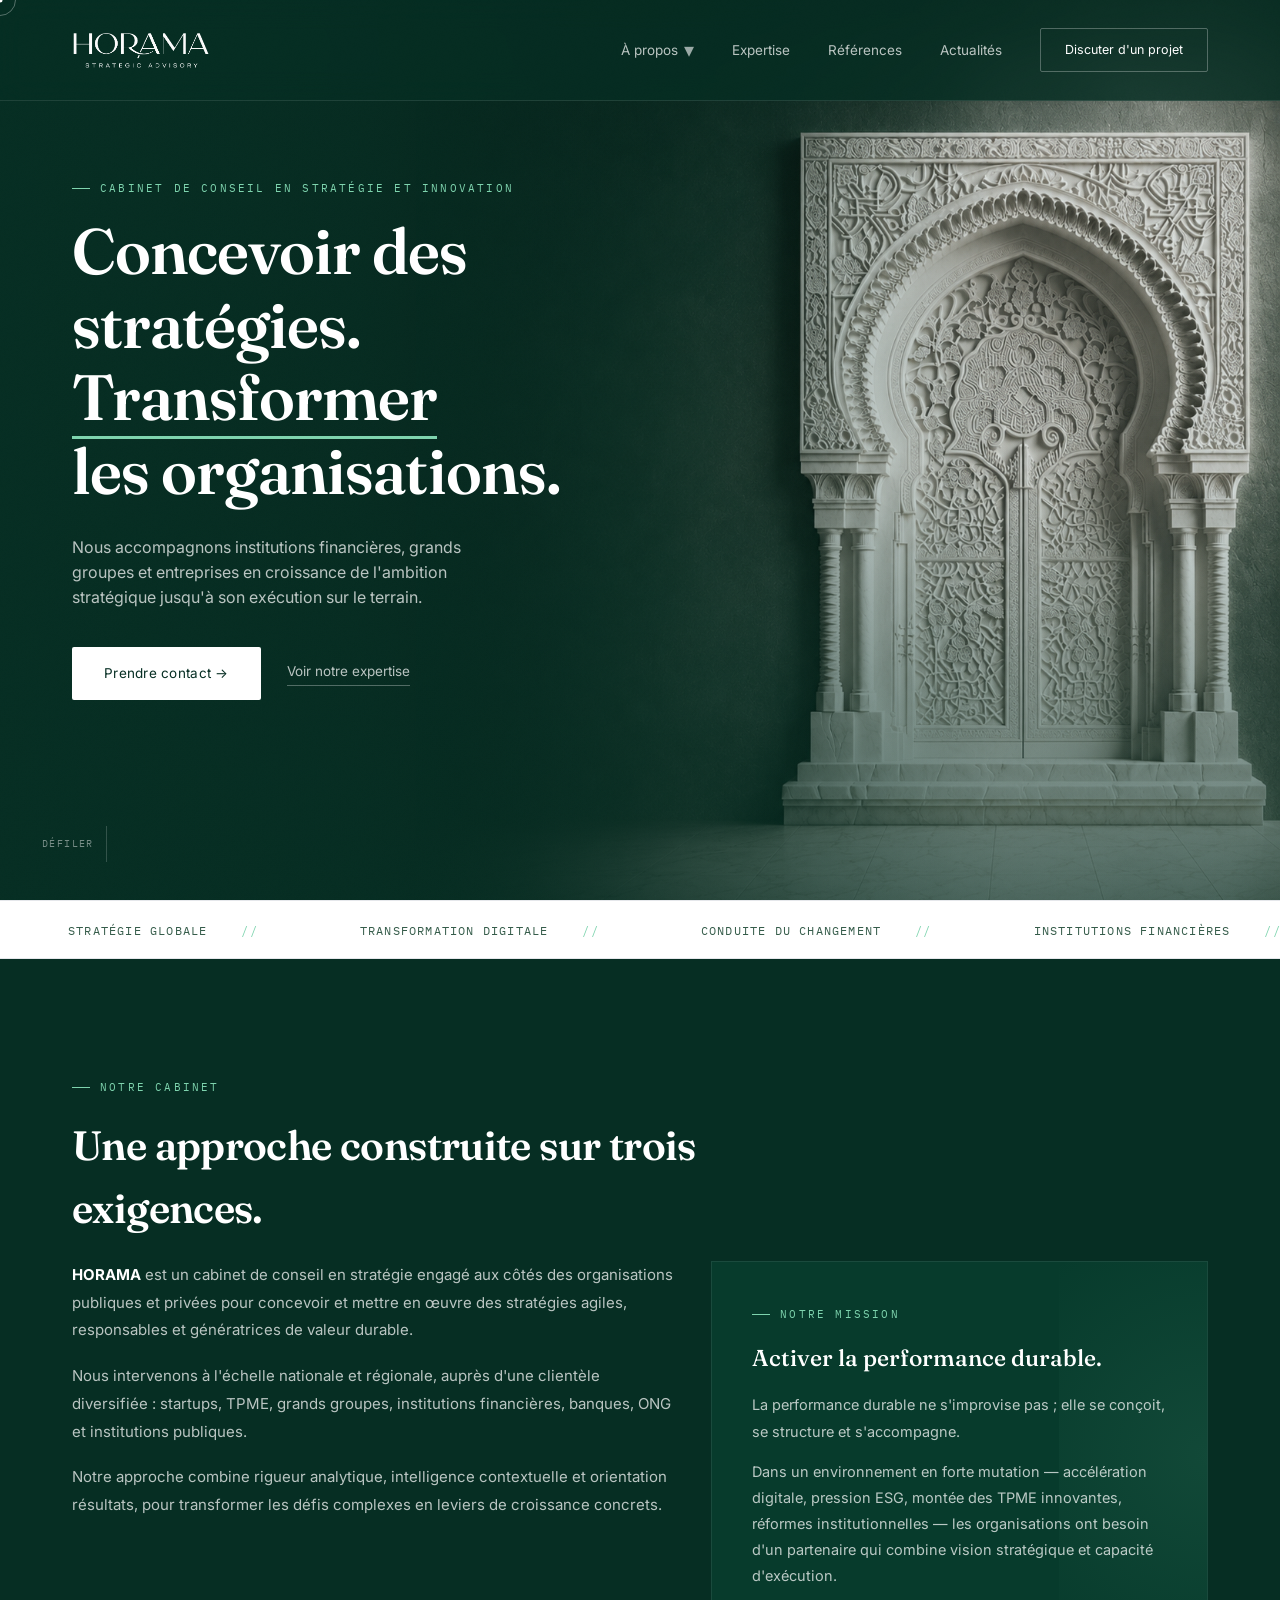
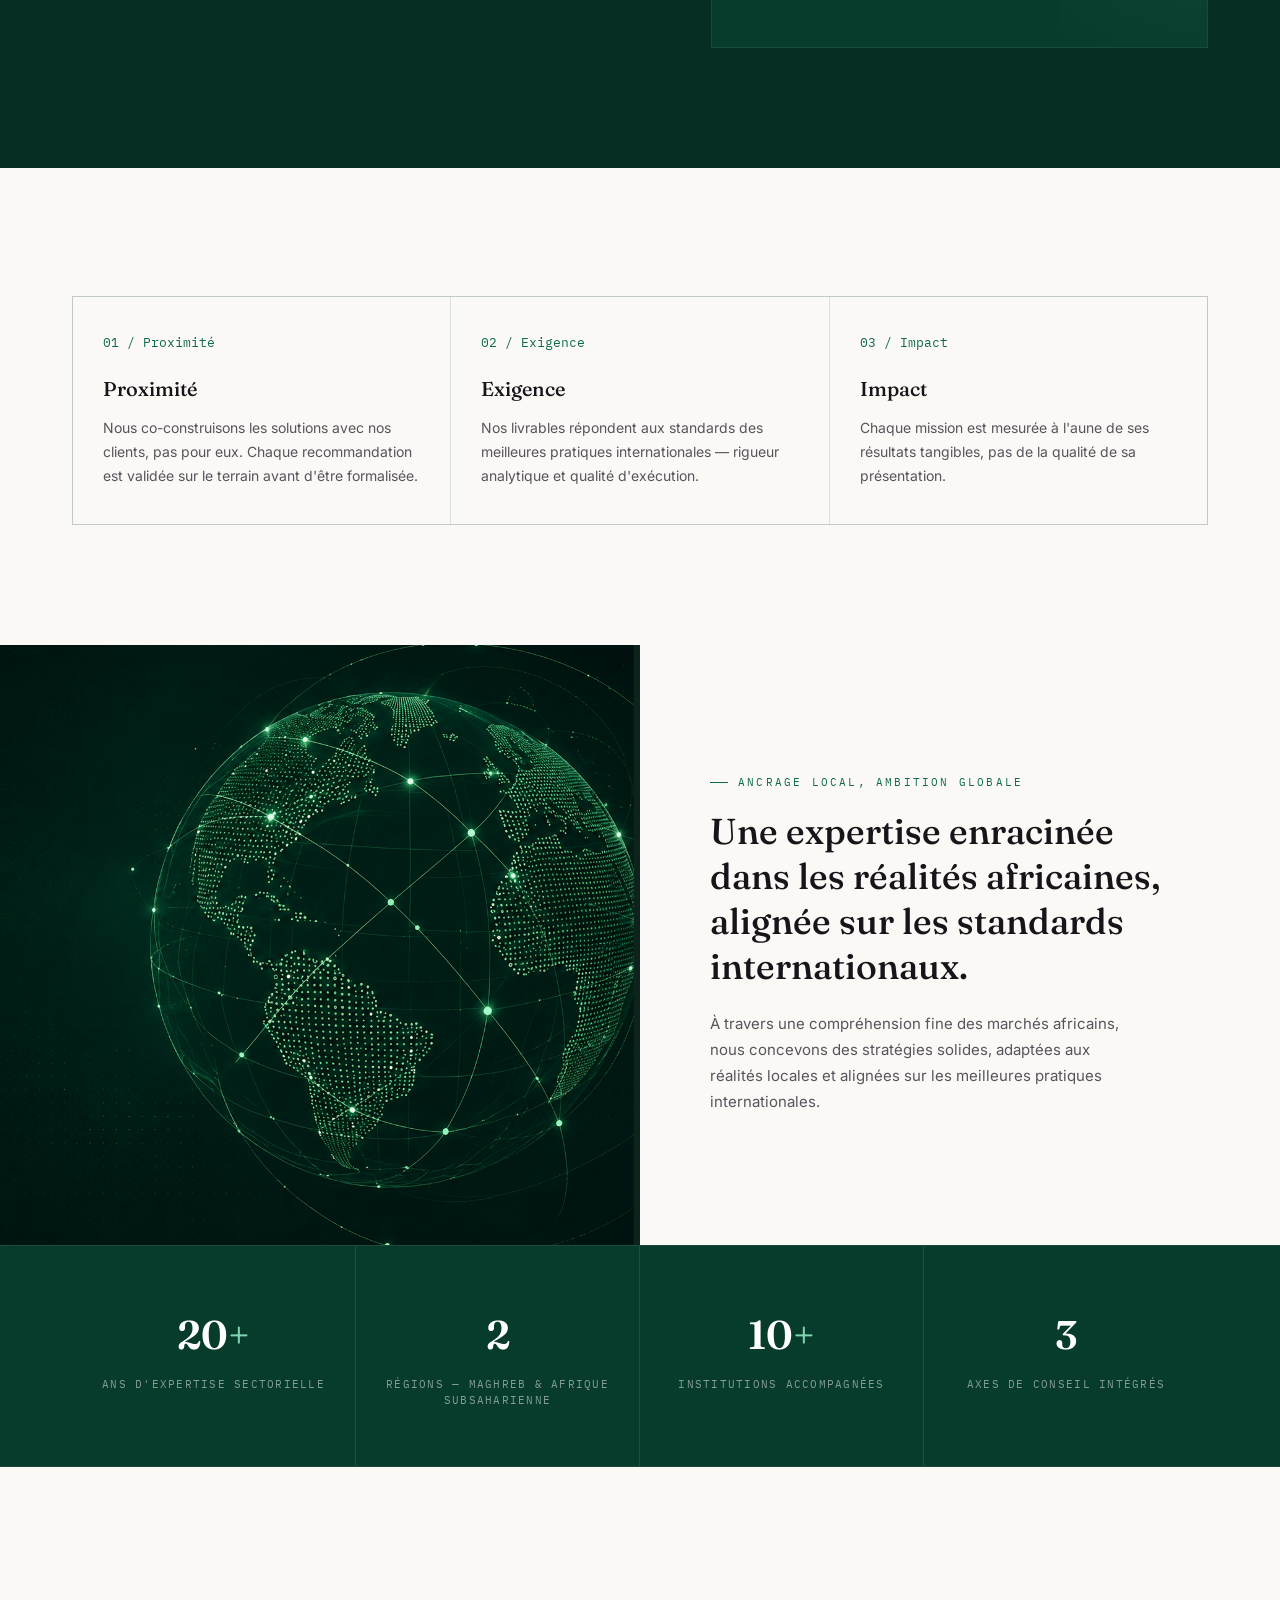
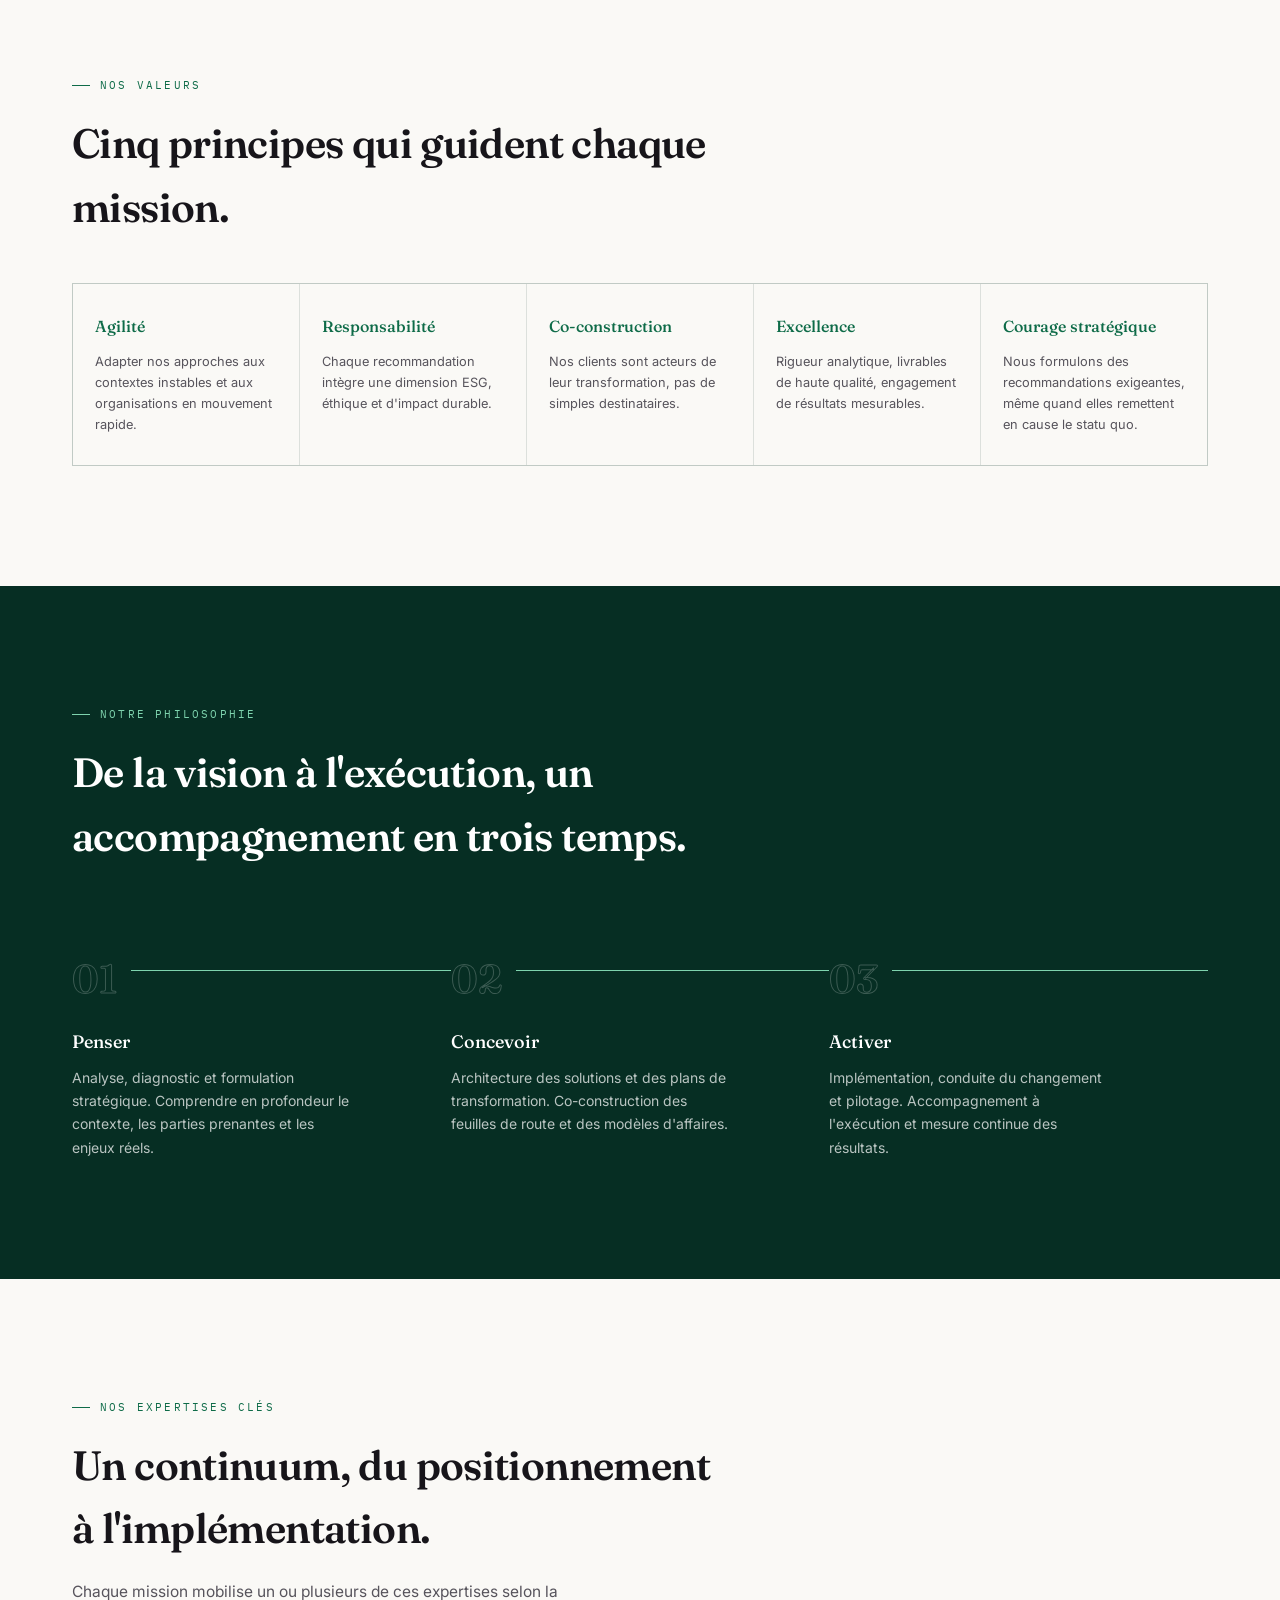
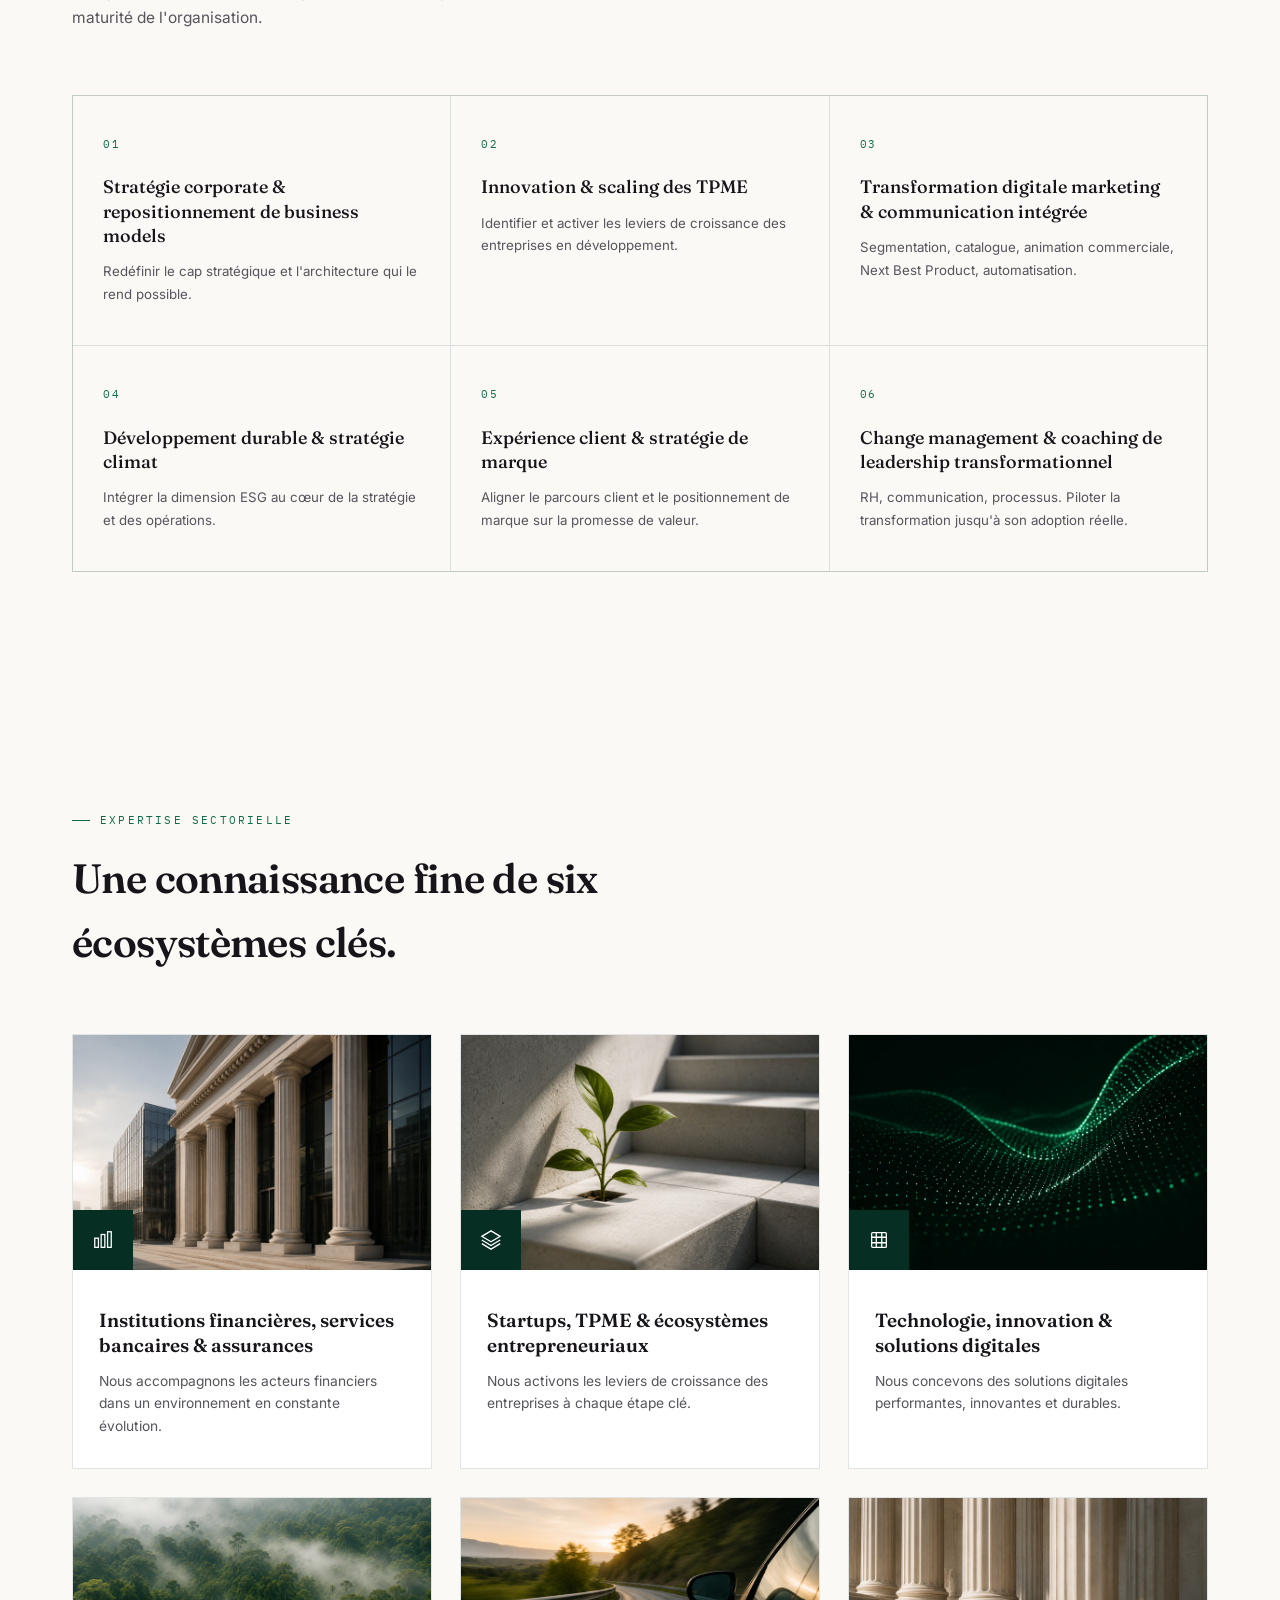
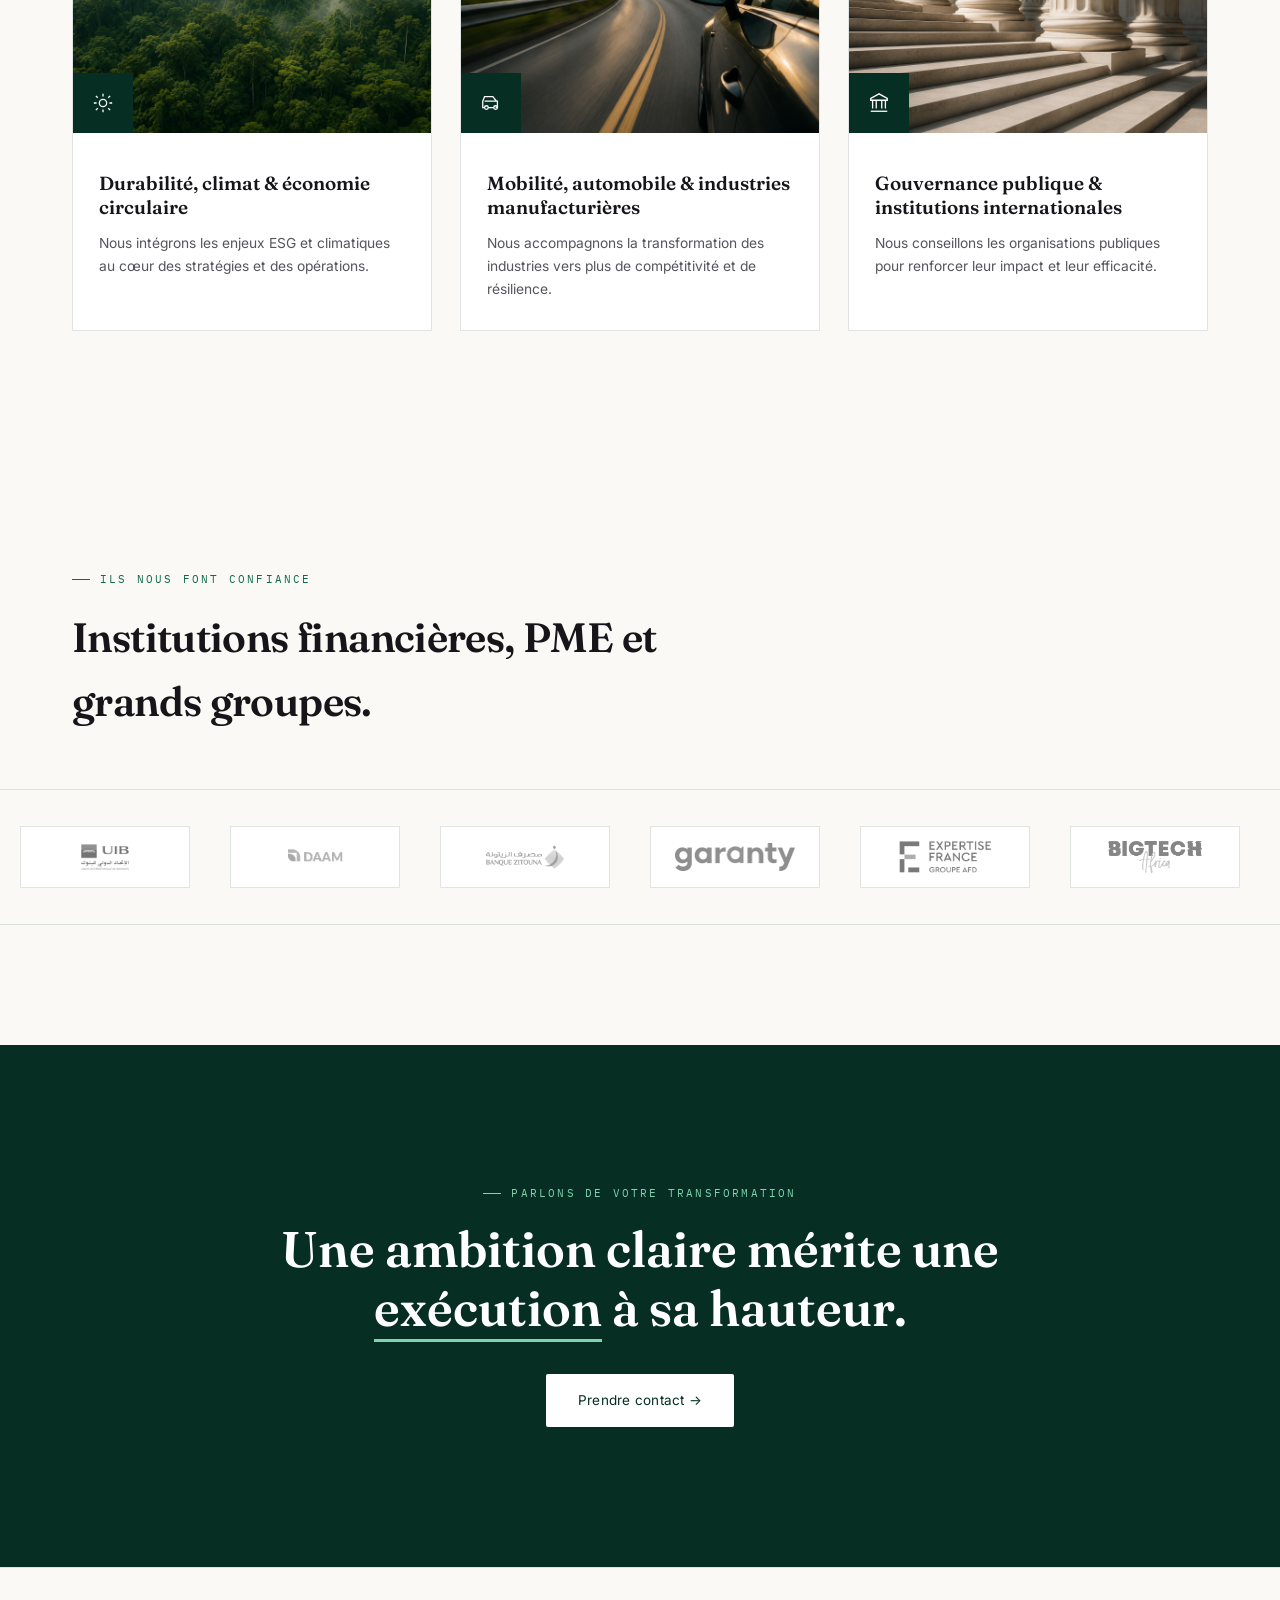
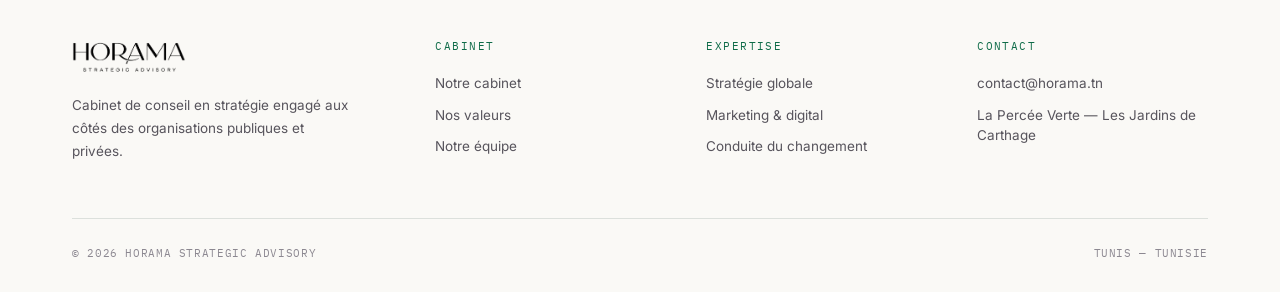
==== commit a6612ebe: "fix: adjust some titles" ====
--- a/main/index.html
+++ b/main/index.html
@@ -28,7 +28,7 @@
         </a>
 
         <div class="dropdown-menu">
-          <a href="../main/index.html#cabinet">Histoire de HORAMA</a>
+          <a href="../main/index.html#cabinet">Notre histoire</a>
           <a href="../main/index.html#valeurs">Nos valeurs</a>
           <a href="../main/index.html#philosophie">Notre philosophie</a>
           <a href="../main/index.html#ancrage">Ancrage local</a>
@@ -81,7 +81,7 @@
 <section id="cabinet">
   <div class="wrap">
     <div class="eyebrow reveal">Notre cabinet</div>
-    <h2 class="title reveal">Une approche construite sur trois exigences non négociables.</h2>
+    <h2 class="title reveal">Une approche construite sur trois exigences.</h2>
 
     <div class="cabinet-top">
       <div class="cabinet-copy reveal">
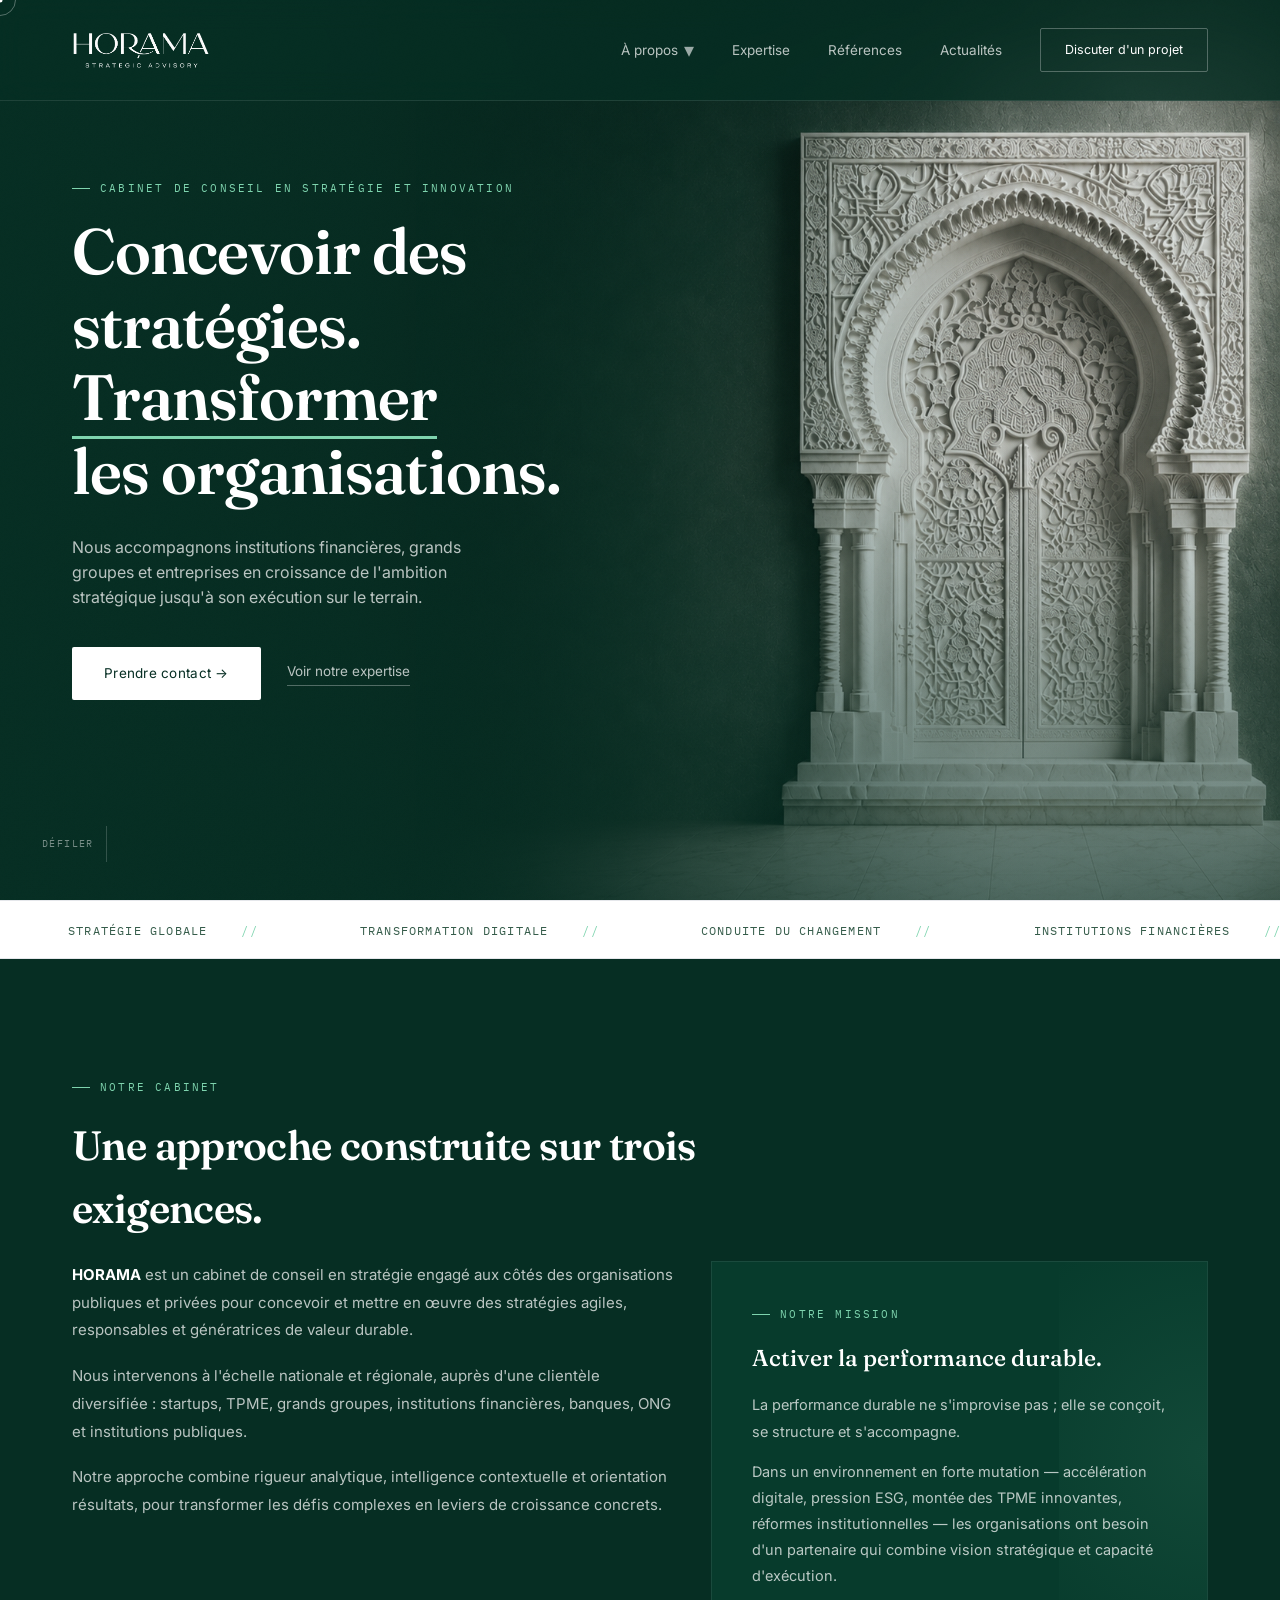
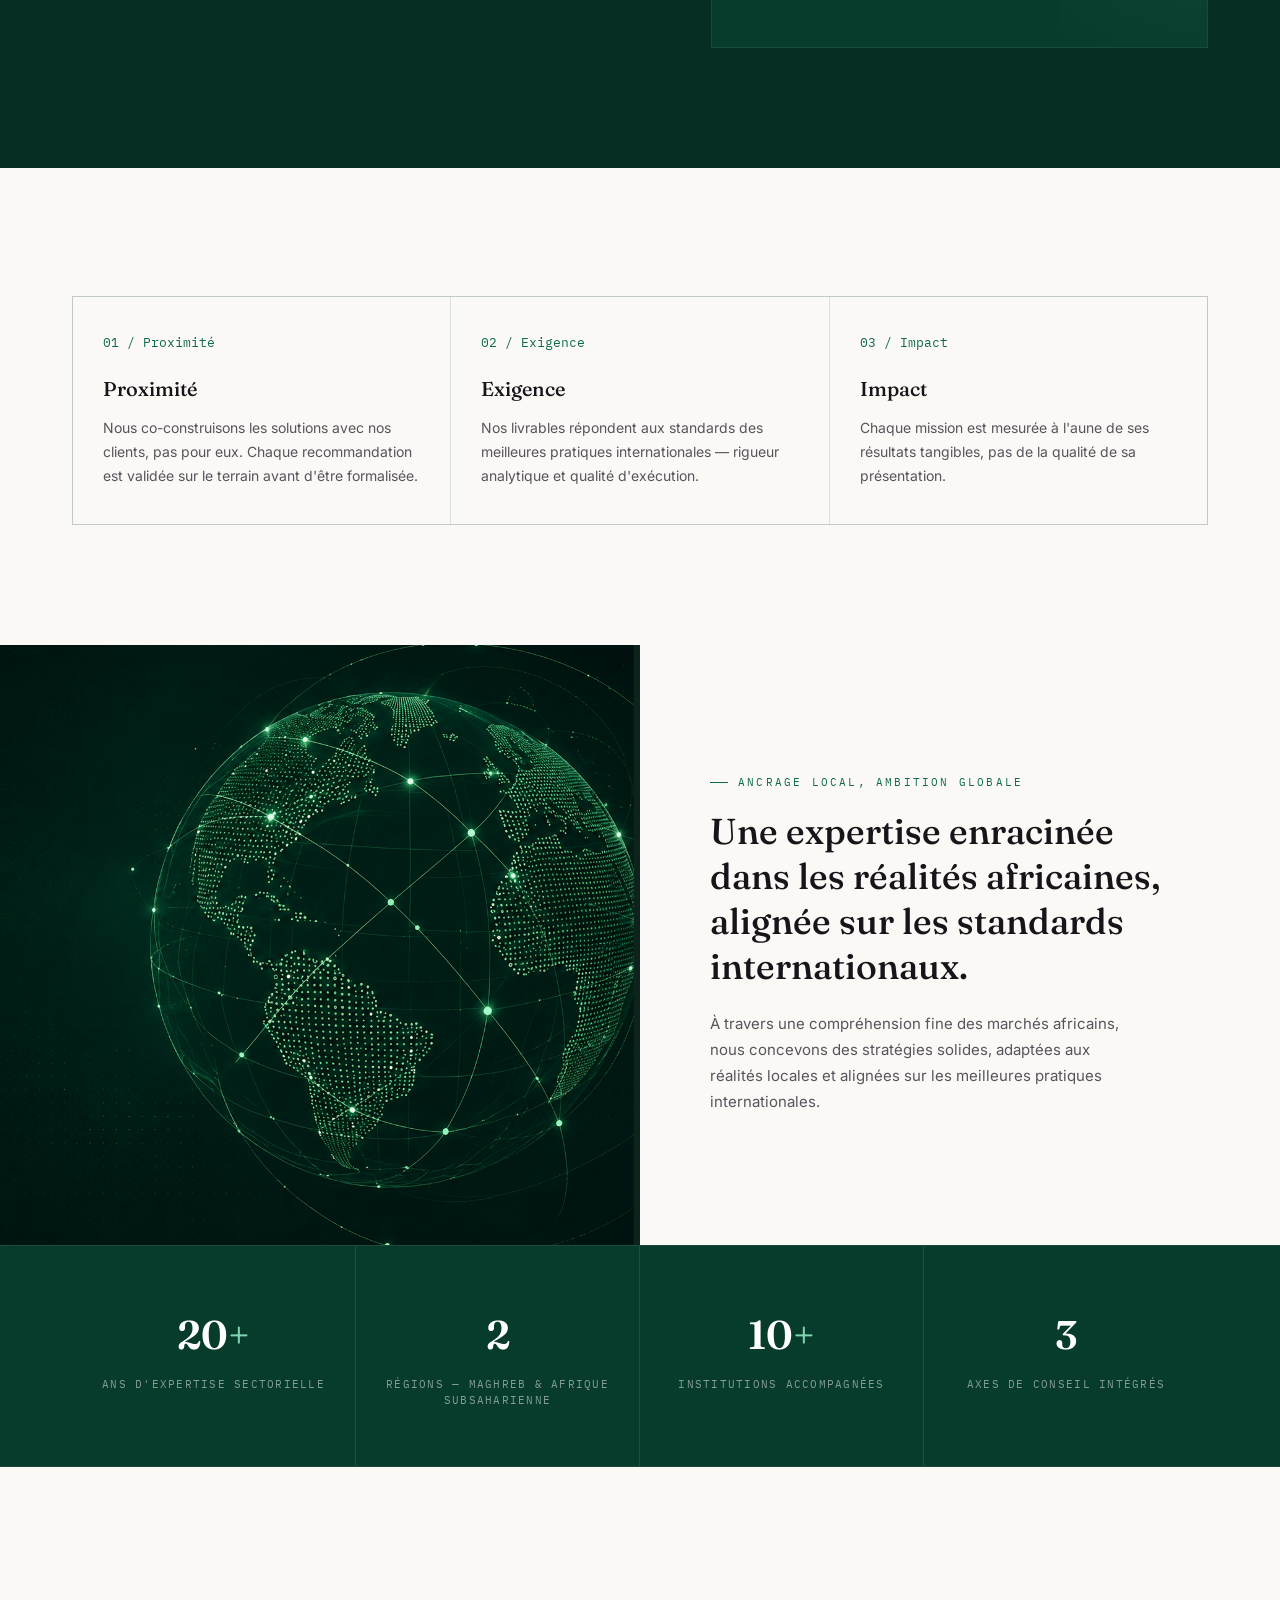
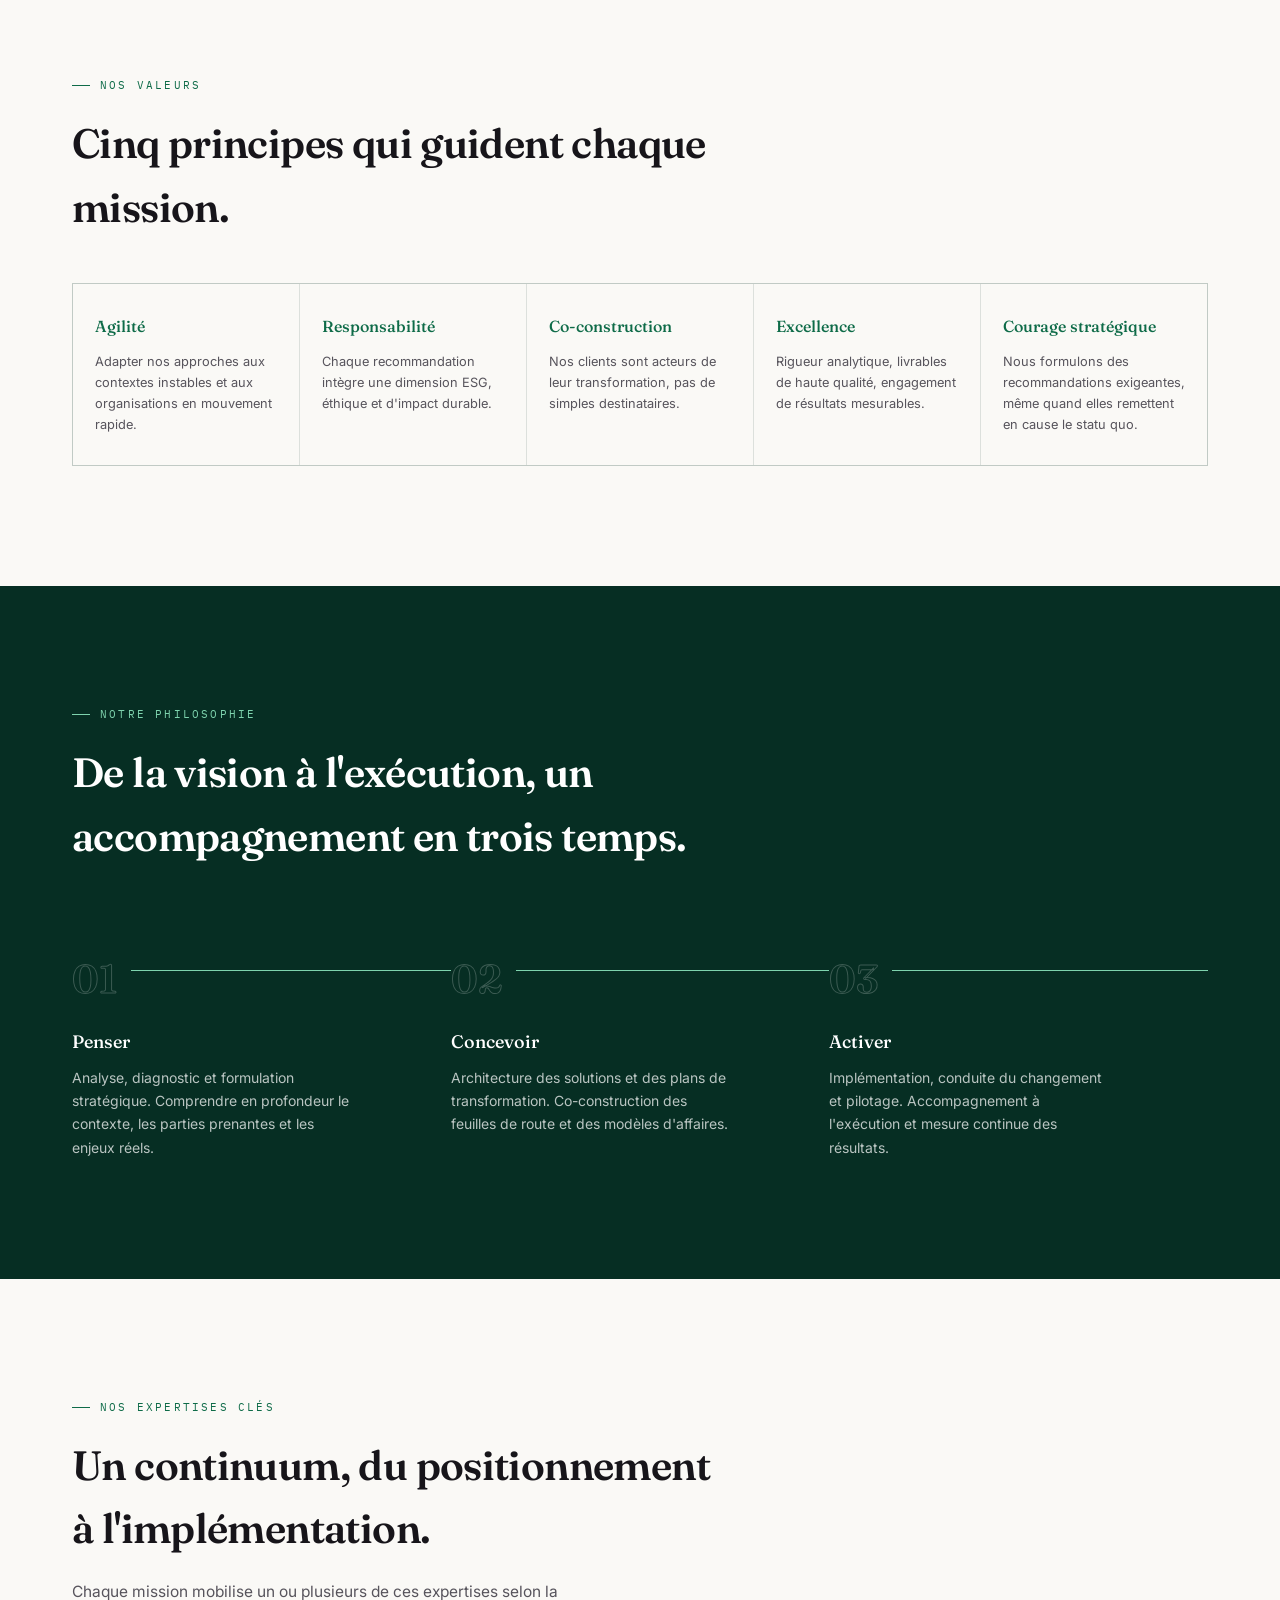
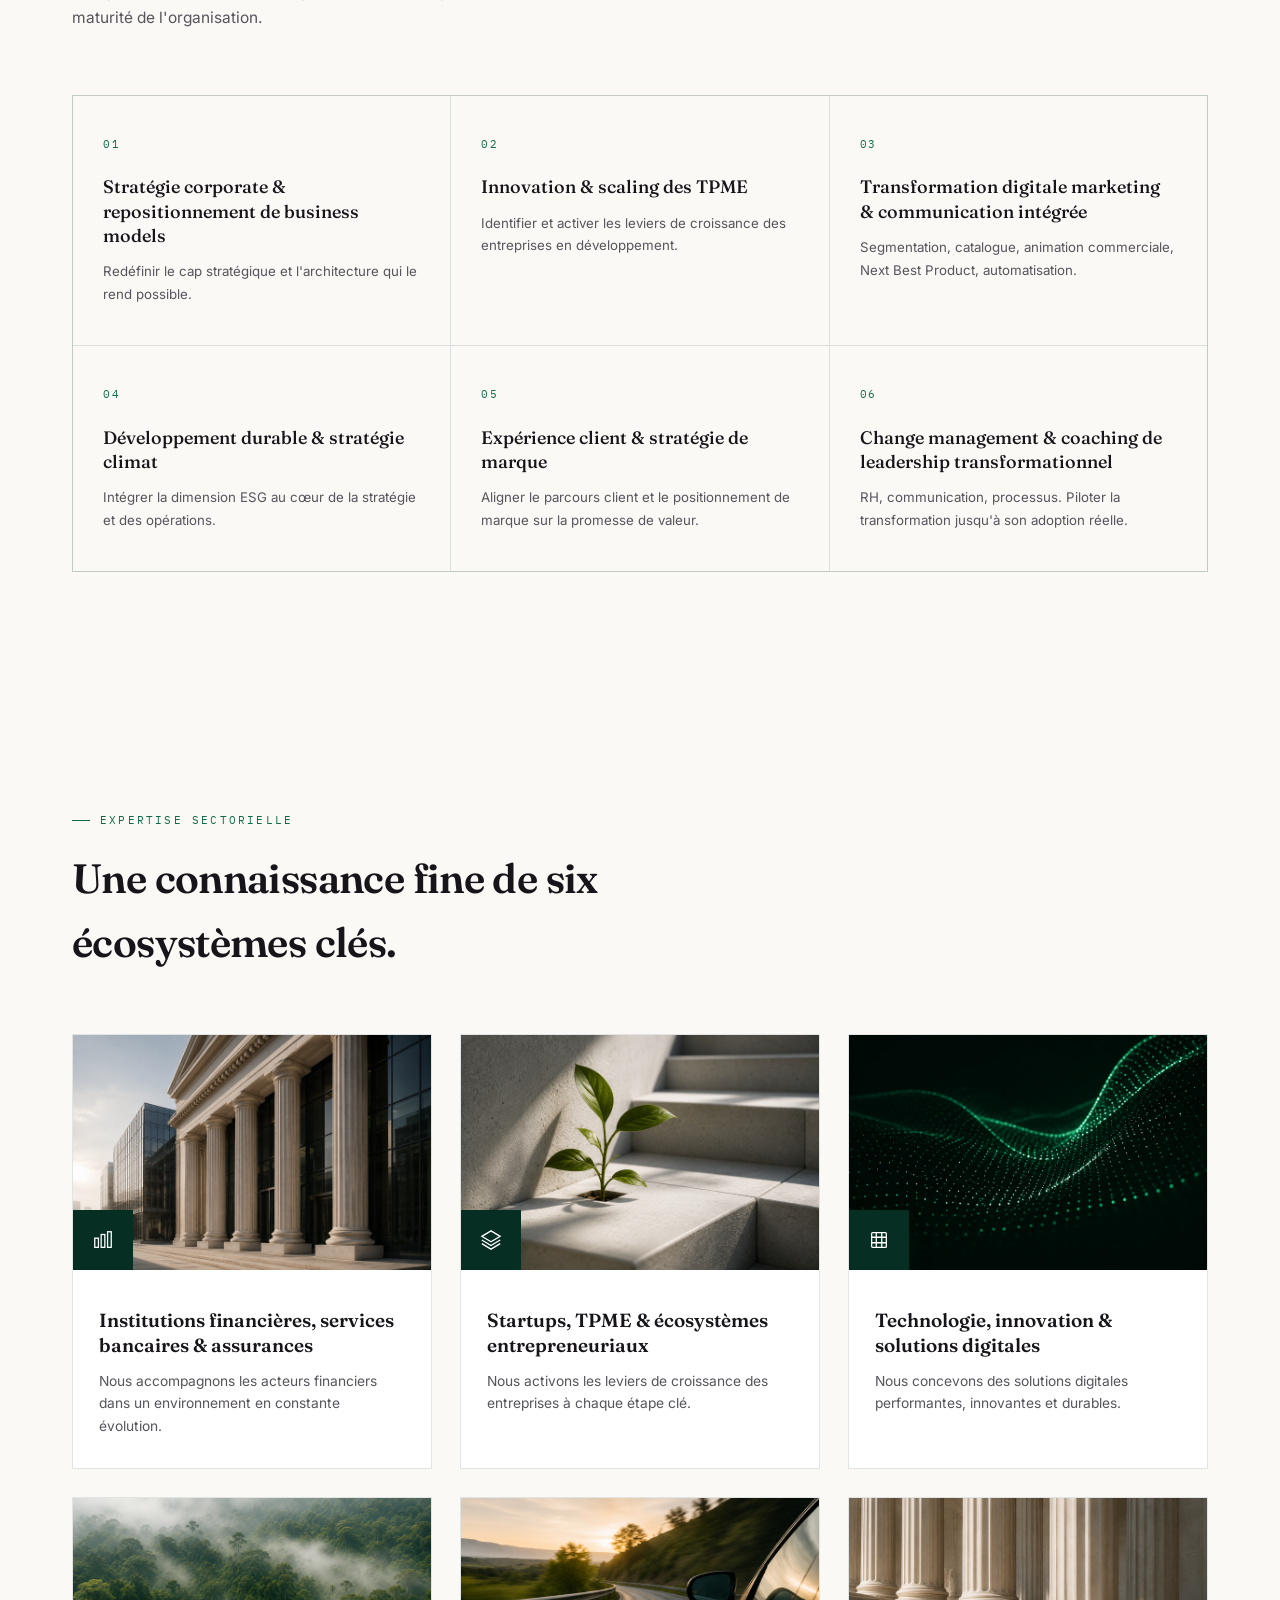
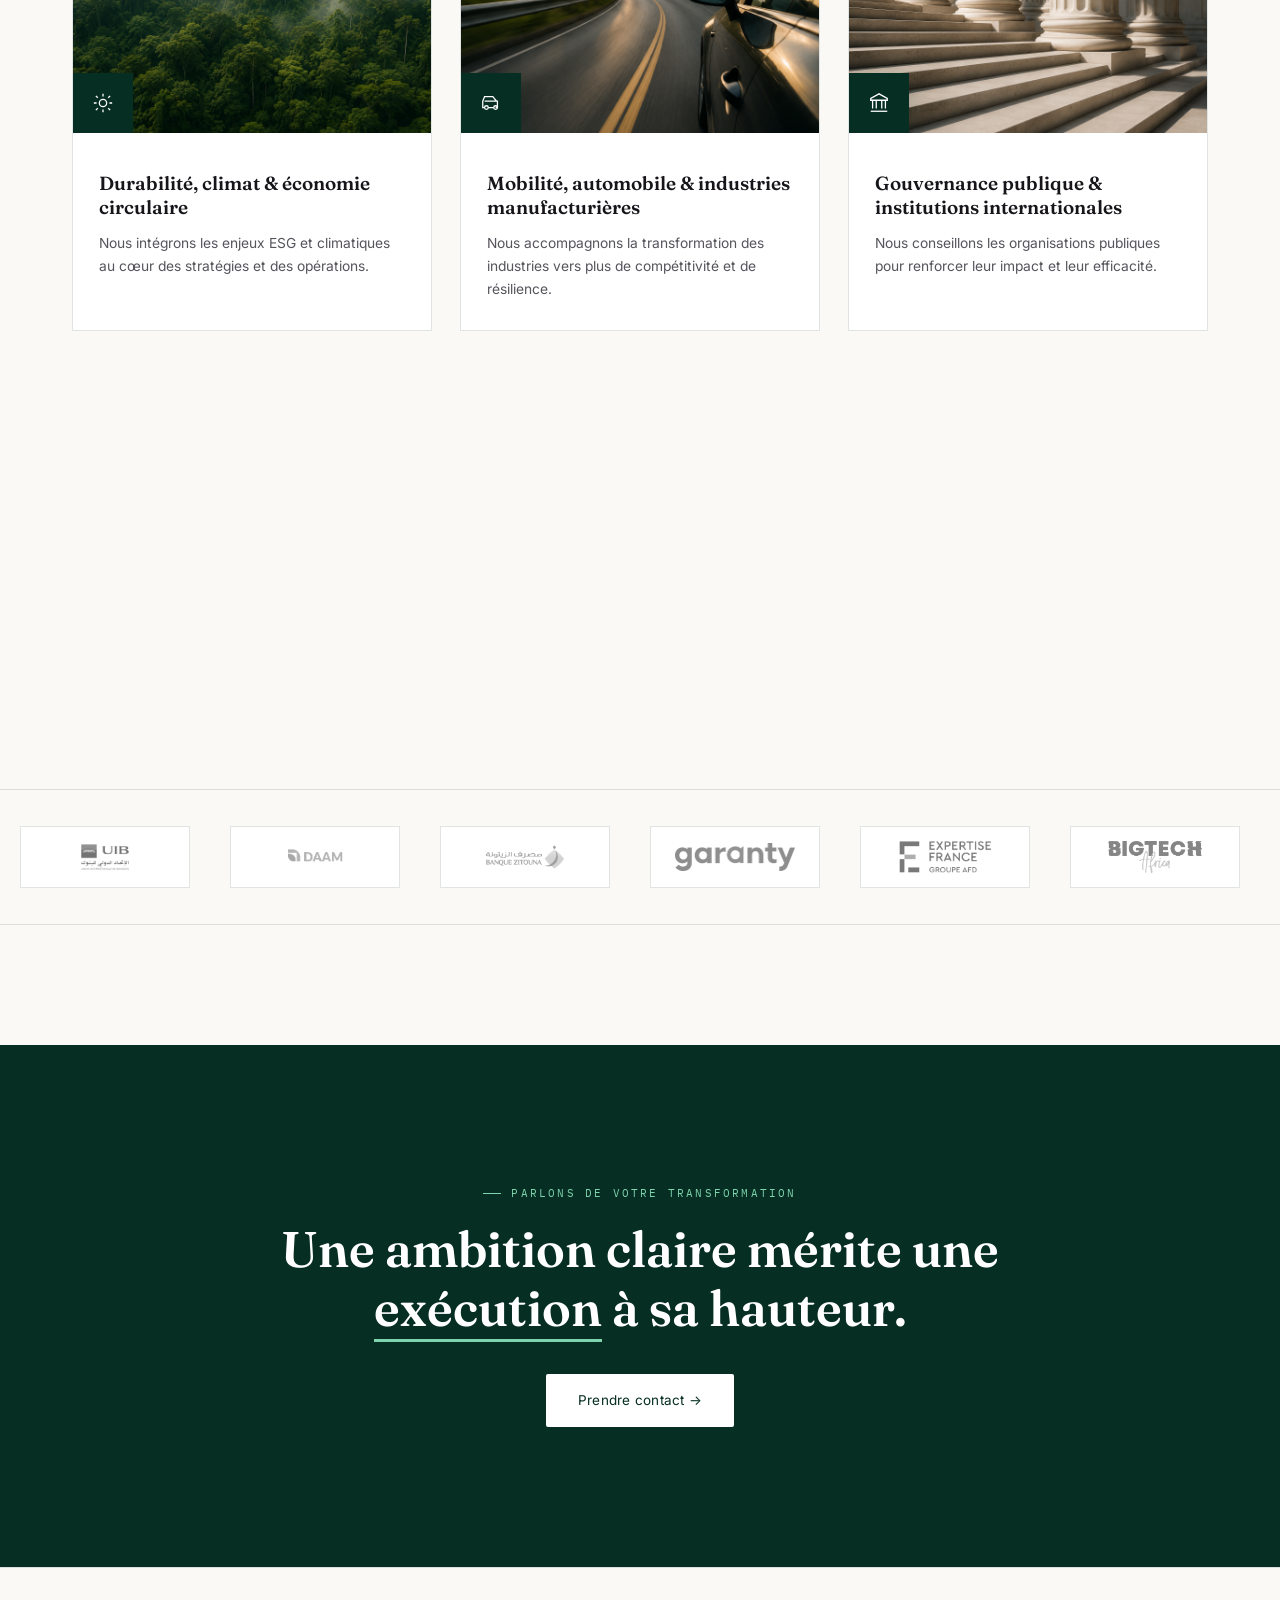
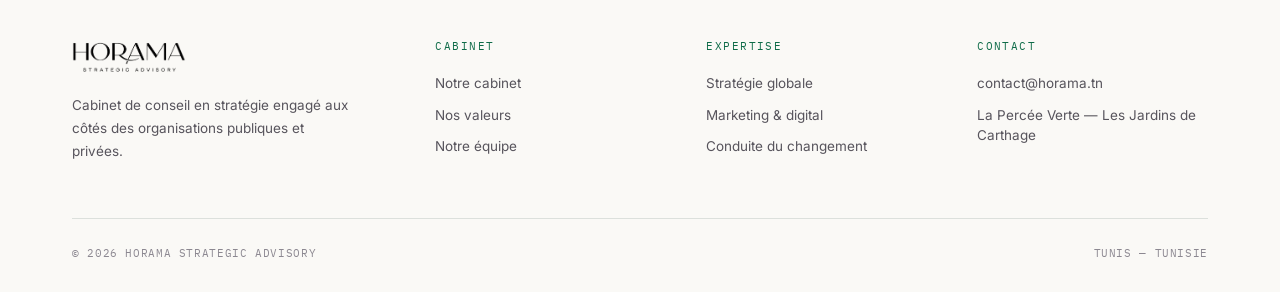
==== commit 9414c67c: "Fixs" ====
--- a/main/index.html
+++ b/main/index.html
@@ -59,7 +59,7 @@
     </h1>
     <p class="lead">Nous accompagnons institutions financières, grands groupes et entreprises en croissance de l'ambition stratégique jusqu'à son exécution sur le terrain.</p>
     <div class="hero-actions">
-      <a href="../contact-page/contact.html" class="btn-primary" data-cursor>
+      <a href="../contact-page/contact-5.html" class="btn-primary" data-cursor>
         <span>Prendre contact →</span>
       </a>
     
@@ -301,7 +301,7 @@
   <div class="wrap">
     <div class="eyebrow reveal" style="justify-content:center;">Parlons de votre transformation</div>
     <h2 class="reveal">Une ambition claire mérite une <em>exécution</em> à sa hauteur.</h2>
-    <a href="contact.html" class="btn-primary reveal" data-cursor><span>Prendre contact →</span></a>
+    <a href="../contact-page/contact-5.html" class="btn-primary reveal" data-cursor><span>Prendre contact →</span></a>
   </div>
 </section>
 
